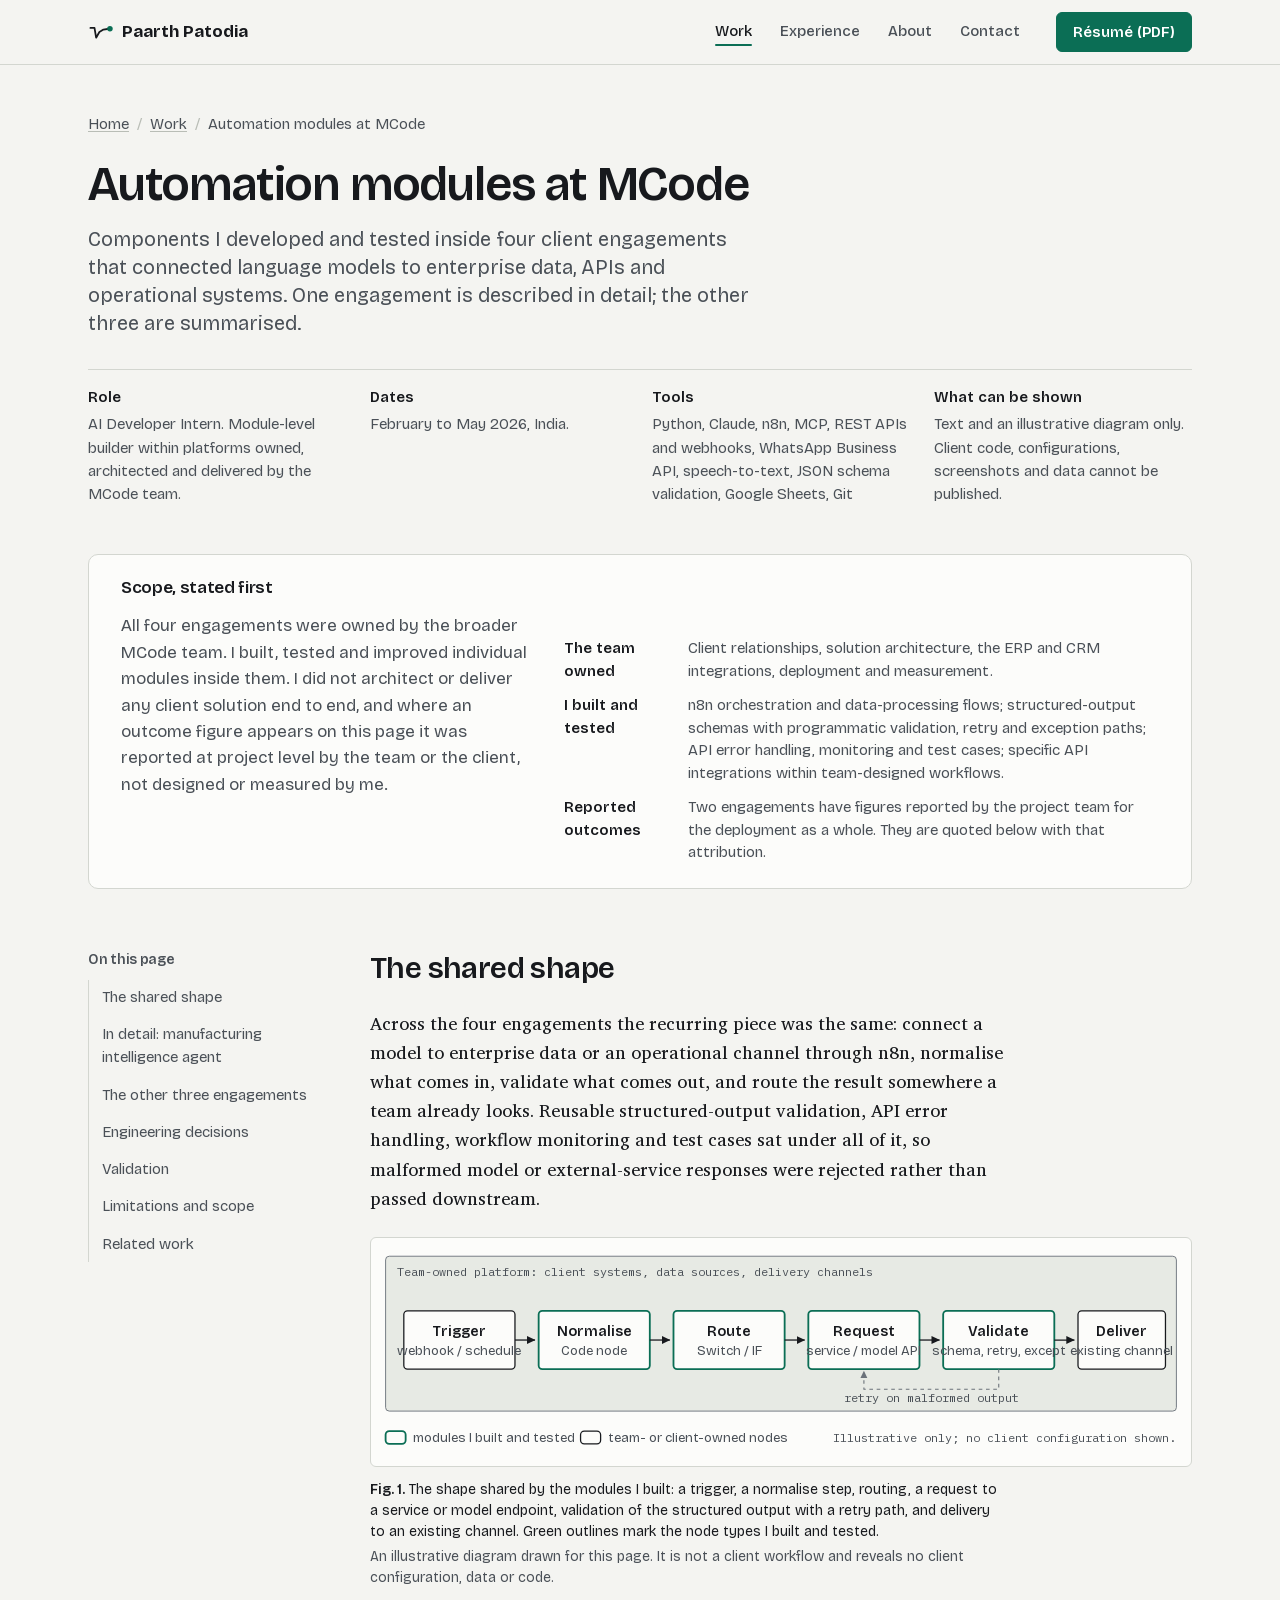
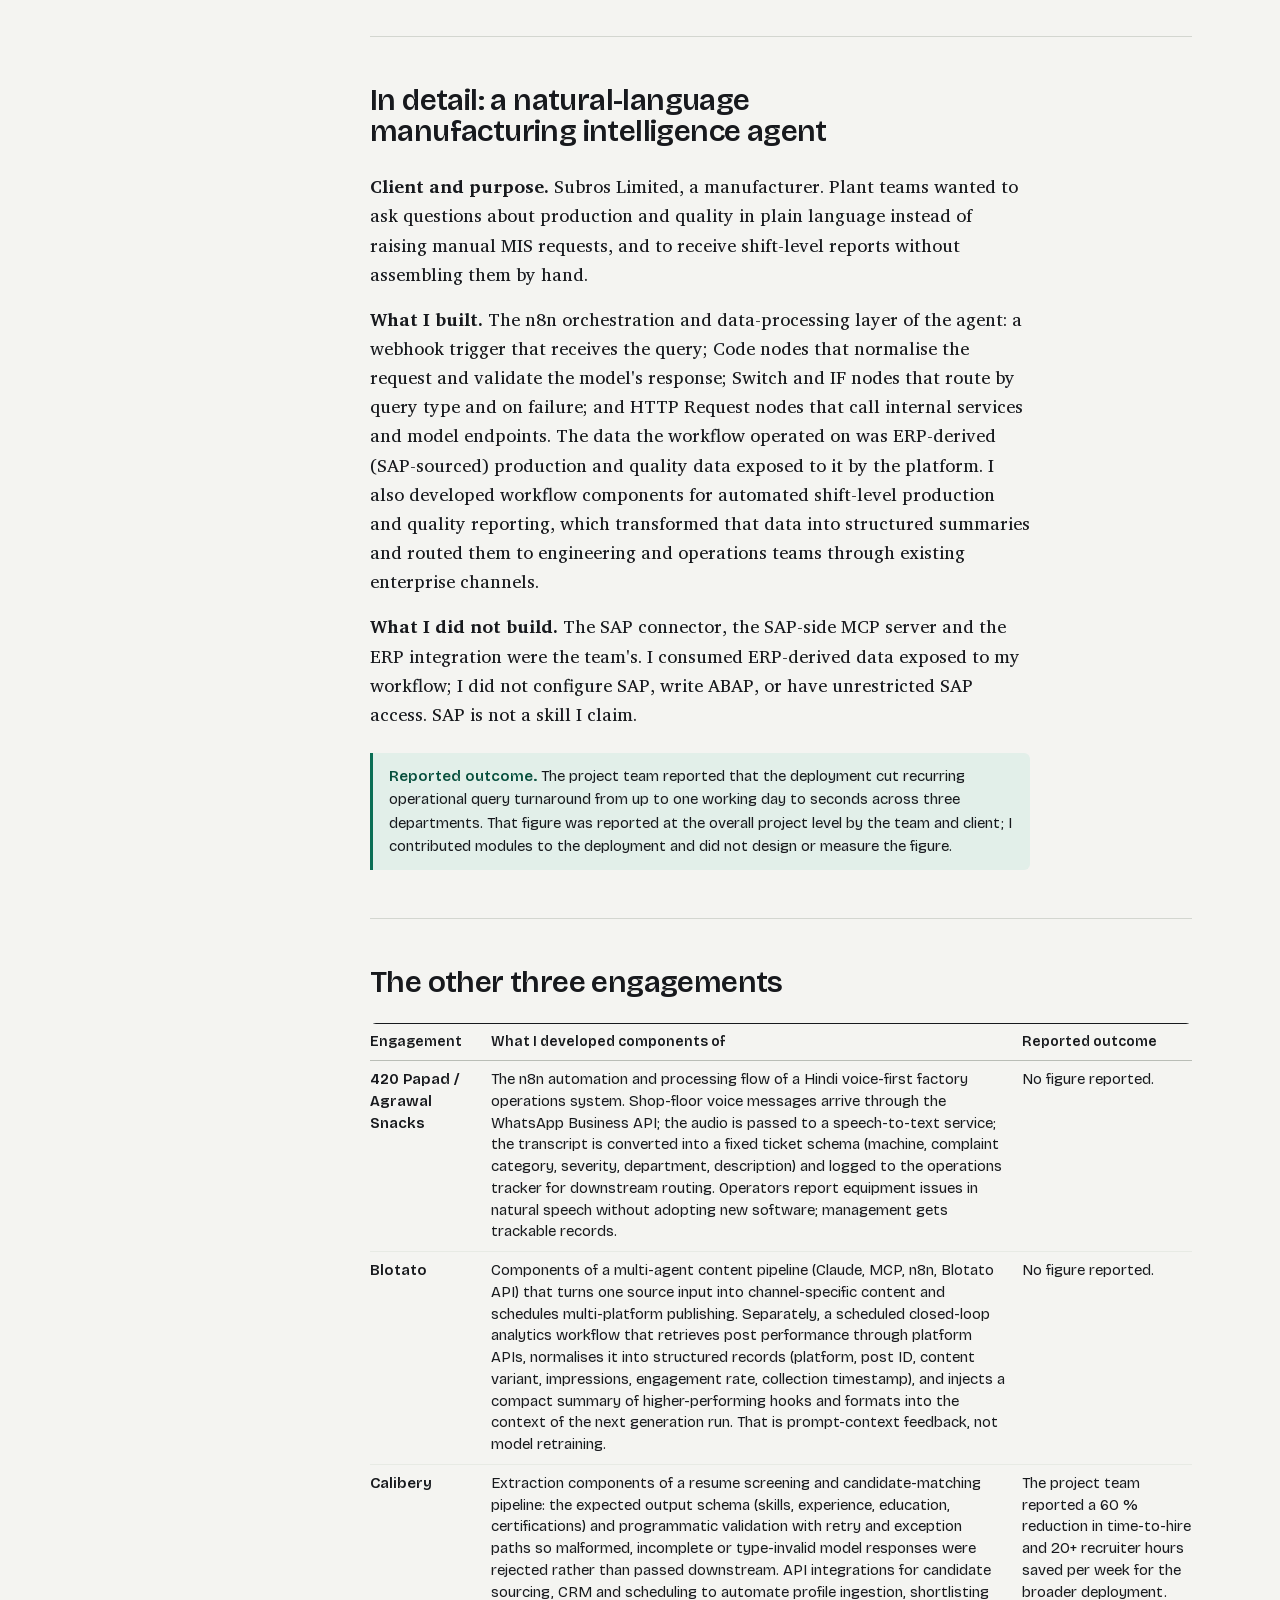
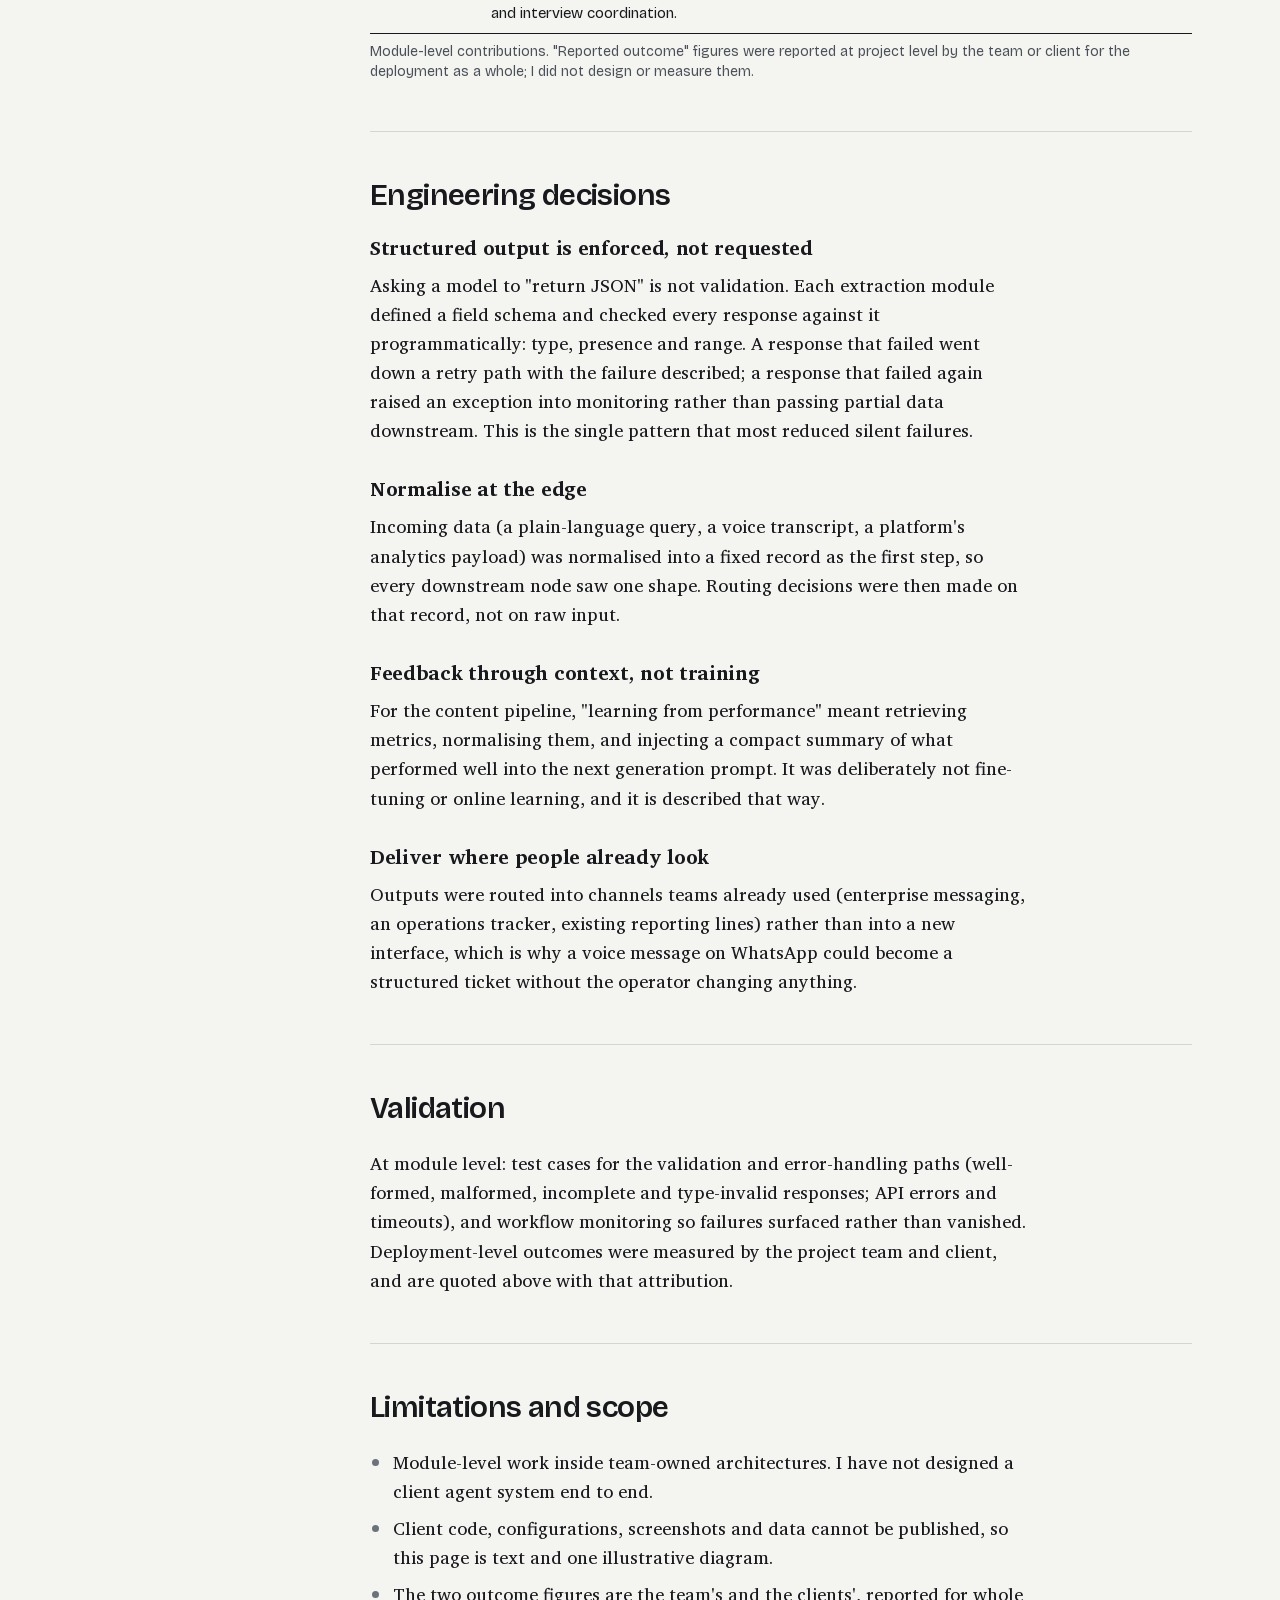
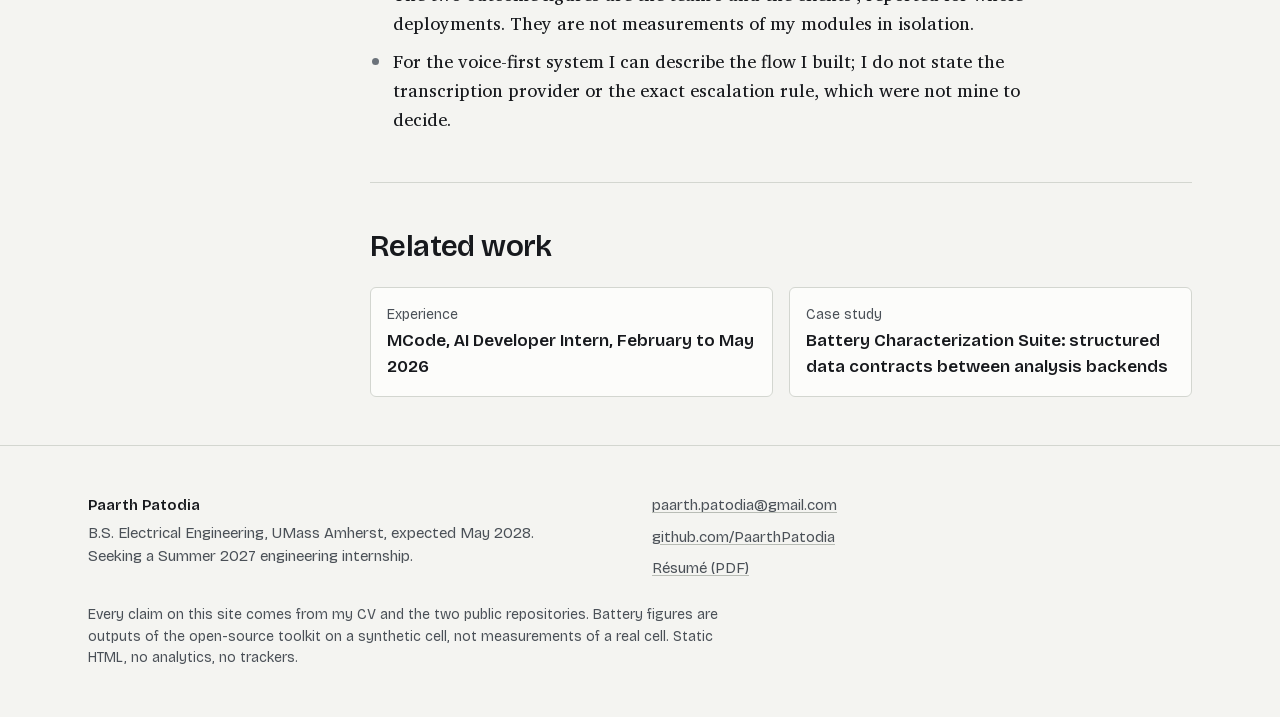
==== work/automation-modules-mcode/index.html @ 61fc6258 "Redesign: multi-page portfolio with case studies, top-bar navigation, real tool evidence - Homepage:" ====
<!doctype html>
<html lang="en" class="no-js">
<head>
<meta charset="utf-8">
<meta name="viewport" content="width=device-width, initial-scale=1">
<title>Automation modules at MCode, a case study by Paarth Patodia</title>
<meta name="description" content="Modules developed and tested inside four client AI-automation engagements as an AI developer intern at MCode: n8n orchestration and data-processing flows, structured-output validation with retry and exception paths, and API integrations.">
<meta name="author" content="Paarth Patodia">
<meta name="theme-color" content="#F4F4F1">
<meta name="color-scheme" content="light">
<link rel="canonical" href="https://paarthpatodia.github.io/work/automation-modules-mcode/">
<meta property="og:type" content="article">
<meta property="og:site_name" content="Paarth Patodia">
<meta property="og:title" content="Automation modules at MCode">
<meta property="og:description" content="Modules developed and tested inside four client AI-automation engagements as an AI developer intern at MCode: n8n orchestration and data-processing flows, structured-output validation with retry and exception paths, and API integrations.">
<meta property="og:url" content="https://paarthpatodia.github.io/work/automation-modules-mcode/">
<meta property="og:image" content="https://paarthpatodia.github.io/assets/og-image.png">
<meta property="og:image:width" content="1200">
<meta property="og:image:height" content="630">
<meta property="og:image:alt" content="Paarth Patodia, electrical engineering student at UMass Amherst: battery analysis tools and embedded systems.">
<meta name="twitter:card" content="summary_large_image">
<link rel="icon" href="data:image/svg+xml,%3Csvg xmlns='http://www.w3.org/2000/svg' viewBox='0 0 32 32'%3E%3Crect width='32' height='32' rx='4' fill='%23F4F4F1'/%3E%3Cpath d='M4 11h5l2 12 4-7 5-3 6-1' fill='none' stroke='%2317191D' stroke-width='2.2' stroke-linejoin='round' stroke-linecap='round'/%3E%3Ccircle cx='26' cy='12' r='3.4' fill='%230B6E55'/%3E%3C/svg%3E">
<link rel="preload" href="../../assets/fonts/bricolage-grotesque-200-800-normal-latin.woff2" as="font" type="font/woff2" crossorigin>
<link rel="preload" href="../../assets/fonts/ibm-plex-mono-400-normal-latin.woff2" as="font" type="font/woff2" crossorigin>
<link rel="stylesheet" href="../../css/site.css">
<script>document.documentElement.className = document.documentElement.className.replace('no-js', 'js');</script>

</head>
<body>
<svg width="0" height="0" style="position:absolute" aria-hidden="true" focusable="false">
  <defs>
    <pattern id="hatch" patternUnits="userSpaceOnUse" width="6" height="6" patternTransform="rotate(45)">
      <line x1="0" y1="0" x2="0" y2="6" stroke="#B9BDB6" stroke-width="1"/>
    </pattern>
    <marker id="arrowhead" viewBox="0 0 10 10" refX="9" refY="5" markerWidth="7" markerHeight="7" orient="auto-start-reverse">
      <path d="M0 0.5 L9.5 5 L0 9.5 z" fill="#17191D"/>
    </marker>
    <marker id="arrowhead-soft" viewBox="0 0 10 10" refX="9" refY="5" markerWidth="7" markerHeight="7" orient="auto-start-reverse">
      <path d="M0 0.5 L9.5 5 L0 9.5 z" fill="#6B727A"/>
    </marker>
  </defs>
</svg>
<a class="skip" href="#main">Skip to content</a>
<header class="topbar">
  <div class="topbar-inner">
    <a class="brand" href="../../" aria-label="Paarth Patodia, home">
      <svg class="brand-mark" viewBox="0 0 32 32" width="26" height="26" aria-hidden="true" focusable="false"><path d="M3 11h5l2 12 4-7 5-3 7-1" fill="none" stroke="currentColor" stroke-width="2.2" stroke-linejoin="round" stroke-linecap="round"/><circle cx="27" cy="12" r="3.4" fill="#0B6E55"/></svg>
      <span>Paarth Patodia</span>
    </a>
    <button class="menu-toggle" type="button" aria-expanded="false" aria-controls="site-menu" hidden>
      <span class="menu-toggle-icon" aria-hidden="true"><i></i><i></i><i></i></span>
      <span class="menu-toggle-label">Menu</span>
    </button>
    <nav id="site-menu" class="menu" aria-label="Site">
      <ul class="menu-list" role="list">
        <li><a href="../../#work" aria-current="page">Work</a></li>
        <li><a href="../../#experience">Experience</a></li>
        <li><a href="../../#about">About</a></li>
        <li><a href="../../#contact">Contact</a></li>
      </ul>
      <a class="btn btn-primary btn-small menu-resume" href="../../assets/Paarth_Patodia_Resume.pdf" download>Résumé (PDF)</a>
    </nav>
  </div>
</header>


<main id="main">

<header class="case-head container">
  <ol class="crumbs" role="list"><li><a href="../../">Home</a></li><li><a href="../../#work">Work</a></li><li>Automation modules at MCode</li></ol>
  <h1>Automation modules at MCode</h1>
  <p class="standfirst">Components I developed and tested inside four client engagements that connected language models to enterprise data, APIs and operational systems. One engagement is described in detail; the other three are summarised.</p>
  <dl class="case-meta">
    <div><dt>Role</dt><dd>AI Developer Intern. Module-level builder within platforms owned, architected and delivered by the MCode team.</dd></div>
    <div><dt>Dates</dt><dd>February to May 2026, India.</dd></div>
    <div><dt>Tools</dt><dd>Python, Claude, n8n, MCP, REST APIs and webhooks, WhatsApp Business API, speech-to-text, JSON schema validation, Google Sheets, Git</dd></div>
    <div><dt>What can be shown</dt><dd>Text and an illustrative diagram only. Client code, configurations, screenshots and data cannot be published.</dd></div>
  </dl>
</header>

<div class="container">
  <section class="key-result" aria-labelledby="kr-h">
    <h2 id="kr-h">Scope, stated first</h2>
    <div class="kr-text">
      <p>All four engagements were owned by the broader MCode team. I built, tested and improved individual modules inside them. I did not architect or deliver any client solution end to end, and where an outcome figure appears on this page it was reported at project level by the team or the client, not designed or measured by me.</p>
    </div>
    <div class="kr-table">
      <dl class="work-facts">
        <div><dt>The team owned</dt><dd>Client relationships, solution architecture, the ERP and CRM integrations, deployment and measurement.</dd></div>
        <div><dt>I built and tested</dt><dd>n8n orchestration and data-processing flows; structured-output schemas with programmatic validation, retry and exception paths; API error handling, monitoring and test cases; specific API integrations within team-designed workflows.</dd></div>
        <div><dt>Reported outcomes</dt><dd>Two engagements have figures reported by the project team for the deployment as a whole. They are quoted below with that attribution.</dd></div>
      </dl>
    </div>
  </section>
</div>

<div class="container case-body">
  <nav class="case-toc" aria-label="On this page">
    <h2>On this page</h2>
    <ol role="list">
      <li><a href="#shape">The shared shape</a></li>
      <li><a href="#subros">In detail: manufacturing intelligence agent</a></li>
      <li><a href="#others">The other three engagements</a></li>
      <li><a href="#decisions">Engineering decisions</a></li>
      <li><a href="#validation">Validation</a></li>
      <li><a href="#limits">Limitations and scope</a></li>
      <li><a href="#links">Related work</a></li>
    </ol>
  </nav>

  <div class="case-main">

    <section id="shape" class="case-section" aria-labelledby="shape-h">
      <h2 id="shape-h">The shared shape</h2>
      <div class="prose">
        <p>Across the four engagements the recurring piece was the same: connect a model to enterprise data or an operational channel through n8n, normalise what comes in, validate what comes out, and route the result somewhere a team already looks. Reusable structured-output validation, API error handling, workflow monitoring and test cases sat under all of it, so malformed model or external-service responses were rejected rather than passed downstream.</p>
      </div>
      <figure class="figure">
        <svg class="diagram diagram-flow" viewBox="0 0 900 250" role="img" aria-labelledby="wf-title wf-desc" xmlns="http://www.w3.org/2000/svg">
<title id="wf-title">Illustrative shape of the workflow modules I built at MCode</title>
<desc id="wf-desc">A left-to-right chain of nodes: a trigger (webhook or schedule) receives an input; a normalise step cleans it into a fixed record; a route step branches by query type or failure; an HTTP request step calls an internal service or a model endpoint; a validate step checks the structured output against a schema and retries or raises an exception on failure; a deliver step routes the result to an existing channel. My modules are outlined in green; the surrounding platform, owned by the team, is shown as a soft background. This is an illustrative shape, not a client configuration.</desc>
<rect class="box-soft" x="16" y="20" width="868" height="170"/>
<text class="tag" x="28" y="42">Team-owned platform: client systems, data sources, delivery channels</text>
<!-- nodes -->
<rect class="box" x="36" y="80" width="122" height="64"/>
<text class="lbl" x="97" y="108" text-anchor="middle">Trigger</text>
<text class="sub" x="97" y="128" text-anchor="middle">webhook / schedule</text>
<path class="arrow" d="M158 112 H180"/>
<rect class="box box-mine" x="184" y="80" width="122" height="64"/>
<text class="lbl" x="245" y="108" text-anchor="middle">Normalise</text>
<text class="sub" x="245" y="128" text-anchor="middle">Code node</text>
<path class="arrow" d="M306 112 H328"/>
<rect class="box box-mine" x="332" y="80" width="122" height="64"/>
<text class="lbl" x="393" y="108" text-anchor="middle">Route</text>
<text class="sub" x="393" y="128" text-anchor="middle">Switch / IF</text>
<path class="arrow" d="M454 112 H476"/>
<rect class="box box-mine" x="480" y="80" width="122" height="64"/>
<text class="lbl" x="541" y="108" text-anchor="middle">Request</text>
<text class="sub" x="541" y="128" text-anchor="middle">service / model API</text>
<path class="arrow" d="M602 112 H624"/>
<rect class="box box-mine" x="628" y="80" width="122" height="64"/>
<text class="lbl" x="689" y="108" text-anchor="middle">Validate</text>
<text class="sub" x="689" y="128" text-anchor="middle">schema, retry, except</text>
<path class="arrow" d="M750 112 H772"/>
<rect class="box" x="776" y="80" width="96" height="64"/>
<text class="lbl" x="824" y="108" text-anchor="middle">Deliver</text>
<text class="sub" x="824" y="128" text-anchor="middle">existing channel</text>
<!-- retry loop -->
<path class="arrow-soft" d="M689 144 V166 H541 V146"/>
<text class="tag" x="615" y="180" text-anchor="middle">retry on malformed output</text>
<!-- legend -->
<rect class="box box-mine" x="16" y="212" width="22" height="14"/>
<text class="sub" x="46" y="224">modules I built and tested</text>
<rect class="box" x="230" y="212" width="22" height="14"/>
<text class="sub" x="260" y="224">team- or client-owned nodes</text>
<text class="tag" x="884" y="224" text-anchor="end">Illustrative only; no client configuration shown.</text>
</svg>
        <figcaption class="caption"><span class="fignum">Fig. 1.</span> <span class="what">The shape shared by the modules I built: a trigger, a normalise step, routing, a request to a service or model endpoint, validation of the structured output with a retry path, and delivery to an existing channel. Green outlines mark the node types I built and tested.</span> <span class="conditions">An illustrative diagram drawn for this page. It is not a client workflow and reveals no client configuration, data or code.</span></figcaption>
      </figure>
    </section>

    <section id="subros" class="case-section" aria-labelledby="subros-h">
      <h2 id="subros-h">In detail: a natural-language manufacturing intelligence agent</h2>
      <div class="prose">
        <p><strong>Client and purpose.</strong> Subros Limited, a manufacturer. Plant teams wanted to ask questions about production and quality in plain language instead of raising manual MIS requests, and to receive shift-level reports without assembling them by hand.</p>
        <p><strong>What I built.</strong> The n8n orchestration and data-processing layer of the agent: a webhook trigger that receives the query; Code nodes that normalise the request and validate the model's response; Switch and IF nodes that route by query type and on failure; and HTTP Request nodes that call internal services and model endpoints. The data the workflow operated on was ERP-derived (SAP-sourced) production and quality data exposed to it by the platform. I also developed workflow components for automated shift-level production and quality reporting, which transformed that data into structured summaries and routed them to engineering and operations teams through existing enterprise channels.</p>
        <p><strong>What I did not build.</strong> The SAP connector, the SAP-side MCP server and the ERP integration were the team's. I consumed ERP-derived data exposed to my workflow; I did not configure SAP, write ABAP, or have unrestricted SAP access. SAP is not a skill I claim.</p>
      </div>
      <p class="callout"><strong>Reported outcome.</strong> The project team reported that the deployment cut recurring operational query turnaround from up to one working day to seconds across three departments. That figure was reported at the overall project level by the team and client; I contributed modules to the deployment and did not design or measure the figure.</p>
    </section>

    <section id="others" class="case-section" aria-labelledby="others-h">
      <h2 id="others-h">The other three engagements</h2>
      <div class="tbl-scroll">
        <table class="tbl">
          <caption>Module-level contributions. "Reported outcome" figures were reported at project level by the team or client for the deployment as a whole; I did not design or measure them.</caption>
          <thead><tr><th scope="col">Engagement</th><th scope="col">What I developed components of</th><th scope="col">Reported outcome</th></tr></thead>
          <tbody>
            <tr>
              <td class="rowhead">420 Papad / Agrawal Snacks</td>
              <td>The n8n automation and processing flow of a Hindi voice-first factory operations system. Shop-floor voice messages arrive through the WhatsApp Business API; the audio is passed to a speech-to-text service; the transcript is converted into a fixed ticket schema (machine, complaint category, severity, department, description) and logged to the operations tracker for downstream routing. Operators report equipment issues in natural speech without adopting new software; management gets trackable records.</td>
              <td>No figure reported.</td>
            </tr>
            <tr>
              <td class="rowhead">Blotato</td>
              <td>Components of a multi-agent content pipeline (Claude, MCP, n8n, Blotato API) that turns one source input into channel-specific content and schedules multi-platform publishing. Separately, a scheduled closed-loop analytics workflow that retrieves post performance through platform APIs, normalises it into structured records (platform, post ID, content variant, impressions, engagement rate, collection timestamp), and injects a compact summary of higher-performing hooks and formats into the context of the next generation run. That is prompt-context feedback, not model retraining.</td>
              <td>No figure reported.</td>
            </tr>
            <tr>
              <td class="rowhead">Calibery</td>
              <td>Extraction components of a resume screening and candidate-matching pipeline: the expected output schema (skills, experience, education, certifications) and programmatic validation with retry and exception paths so malformed, incomplete or type-invalid model responses were rejected rather than passed downstream. API integrations for candidate sourcing, CRM and scheduling to automate profile ingestion, shortlisting and interview coordination.</td>
              <td>The project team reported a 60 % reduction in time-to-hire and 20+ recruiter hours saved per week for the broader deployment.</td>
            </tr>
          </tbody>
        </table>
      </div>
    </section>

    <section id="decisions" class="case-section" aria-labelledby="decisions-h">
      <h2 id="decisions-h">Engineering decisions</h2>
      <div class="prose">
        <h3>Structured output is enforced, not requested</h3>
        <p>Asking a model to "return JSON" is not validation. Each extraction module defined a field schema and checked every response against it programmatically: type, presence and range. A response that failed went down a retry path with the failure described; a response that failed again raised an exception into monitoring rather than passing partial data downstream. This is the single pattern that most reduced silent failures.</p>
        <h3>Normalise at the edge</h3>
        <p>Incoming data (a plain-language query, a voice transcript, a platform's analytics payload) was normalised into a fixed record as the first step, so every downstream node saw one shape. Routing decisions were then made on that record, not on raw input.</p>
        <h3>Feedback through context, not training</h3>
        <p>For the content pipeline, "learning from performance" meant retrieving metrics, normalising them, and injecting a compact summary of what performed well into the next generation prompt. It was deliberately not fine-tuning or online learning, and it is described that way.</p>
        <h3>Deliver where people already look</h3>
        <p>Outputs were routed into channels teams already used (enterprise messaging, an operations tracker, existing reporting lines) rather than into a new interface, which is why a voice message on WhatsApp could become a structured ticket without the operator changing anything.</p>
      </div>
    </section>

    <section id="validation" class="case-section" aria-labelledby="validation-h">
      <h2 id="validation-h">Validation</h2>
      <div class="prose">
        <p>At module level: test cases for the validation and error-handling paths (well-formed, malformed, incomplete and type-invalid responses; API errors and timeouts), and workflow monitoring so failures surfaced rather than vanished. Deployment-level outcomes were measured by the project team and client, and are quoted above with that attribution.</p>
      </div>
    </section>

    <section id="limits" class="case-section" aria-labelledby="limits-h">
      <h2 id="limits-h">Limitations and scope</h2>
      <div class="prose">
        <ul>
          <li>Module-level work inside team-owned architectures. I have not designed a client agent system end to end.</li>
          <li>Client code, configurations, screenshots and data cannot be published, so this page is text and one illustrative diagram.</li>
          <li>The two outcome figures are the team's and the clients', reported for whole deployments. They are not measurements of my modules in isolation.</li>
          <li>For the voice-first system I can describe the flow I built; I do not state the transcription provider or the exact escalation rule, which were not mine to decide.</li>
        </ul>
      </div>
    </section>

    <section id="links" class="case-section" aria-labelledby="links-h">
      <h2 id="links-h">Related work</h2>
      <ul class="related" role="list">
        <li><a href="../../#experience"><span class="kind">Experience</span><span class="name">MCode, AI Developer Intern, February to May 2026</span></a></li>
        <li><a href="../../work/battery-characterization-suite/"><span class="kind">Case study</span><span class="name">Battery Characterization Suite: structured data contracts between analysis backends</span></a></li>
      </ul>
    </section>

  </div>
</div>

</main>
<footer class="site-footer">
  <div class="container footer-inner">
    <div class="footer-col">
      <p class="footer-name">Paarth Patodia</p>
      <p class="footer-line">B.S. Electrical Engineering, UMass Amherst, expected May 2028. Seeking a Summer 2027 engineering internship.</p>
    </div>
    <ul class="footer-links" role="list">
      <li><a href="mailto:paarth.patodia@gmail.com">paarth.patodia@gmail.com</a></li>
      <li><a href="https://github.com/PaarthPatodia" rel="me">github.com/PaarthPatodia</a></li>
      <li><a href="../../assets/Paarth_Patodia_Resume.pdf" download>Résumé (PDF)</a></li>
    </ul>
    <p class="footer-note">Every claim on this site comes from my CV and the two public repositories. Battery figures are outputs of the open-source toolkit on a synthetic cell, not measurements of a real cell. Static HTML, no analytics, no trackers.</p>
  </div>
</footer>
<script src="../../js/site.js" defer></script>

</body>
</html>
---- css/site.css ----
/* ==========================================================================
   Paarth Patodia — portfolio
   Order: faces → tokens → base → top bar → buttons → hero → work → experience
          → about → contact → footer → case-study pages → figures & tables
          → ECM demo → motion → responsive → print
   Root is 17px (html font-size 106.25%) so every rem below is exact.
   ========================================================================== */

/* ---------- Faces (self-hosted, latin subsets) ---------- */
@font-face { font-family: 'Bricolage Grotesque'; font-style: normal; font-weight: 200 800; font-stretch: 75% 100%; font-display: swap; src: url('../assets/fonts/bricolage-grotesque-200-800-normal-latin.woff2') format('woff2'); }
@font-face { font-family: 'Charis SIL'; font-style: normal; font-weight: 400; font-display: swap; src: url('../assets/fonts/charis-sil-400-normal-latin.woff2') format('woff2'); }
@font-face { font-family: 'Charis SIL'; font-style: italic; font-weight: 400; font-display: swap; src: url('../assets/fonts/charis-sil-400-italic-latin.woff2') format('woff2'); }
@font-face { font-family: 'Charis SIL'; font-style: normal; font-weight: 700; font-display: swap; src: url('../assets/fonts/charis-sil-700-normal-latin.woff2') format('woff2'); }
@font-face { font-family: 'Charis SIL'; font-style: italic; font-weight: 700; font-display: swap; src: url('../assets/fonts/charis-sil-700-italic-latin.woff2') format('woff2'); }
@font-face { font-family: 'IBM Plex Mono'; font-style: normal; font-weight: 400; font-display: swap; src: url('../assets/fonts/ibm-plex-mono-400-normal-latin.woff2') format('woff2'); }
@font-face { font-family: 'IBM Plex Mono'; font-style: normal; font-weight: 500; font-display: swap; src: url('../assets/fonts/ibm-plex-mono-500-normal-latin.woff2') format('woff2'); }

/* ---------- Tokens ---------- */
:root {
  color-scheme: light;

  /* colour: cool paper, one ink, one accent (the toolkit's end-of-rest OCV green, darkened to AA) */
  --paper: #F4F4F1;
  --panel: #FCFCFA;
  --ink: #17191D;
  --ink-2: #4A5057;      /* 7.6:1 on paper */
  --ink-3: #6B727A;      /* 4.9:1 on paper: axis text, large only */
  --rule: #D3D6D0;
  --rule-strong: #B9BDB6;
  --band: #E7EAE4;
  --accent: #0B6E55;     /* 5.6:1 on paper */
  --accent-deep: #08503E;
  --accent-tint: #E2EFE9;
  --focus: #0B6E55;

  /* type: one sans for the interface, a serif only for long case-study prose, mono for data */
  --sans: 'Bricolage Grotesque', 'Helvetica Neue', Arial, sans-serif;
  --serif: 'Charis SIL', Charter, 'Bitstream Charter', Georgia, serif;
  --mono: 'IBM Plex Mono', ui-monospace, 'SF Mono', Menlo, Consolas, monospace;

  /* scale (px at 17px root): 14, 15, 17, 20, 24, 30, 38, 48 */
  --t-14: 0.8235rem;
  --t-15: 0.8824rem;
  --t-17: 1rem;
  --t-20: 1.1765rem;
  --t-24: 1.4118rem;
  --t-30: 1.7647rem;
  --t-38: 2.2353rem;
  --t-48: 2.8235rem;

  /* spacing, 4px base */
  --sp-1: 4px; --sp-2: 8px; --sp-3: 12px; --sp-4: 16px; --sp-5: 24px; --sp-6: 32px;
  --sp-7: 48px; --sp-8: 64px; --sp-9: 96px; --sp-10: 128px;

  --radius: 6px;
  --radius-lg: 10px;
  --ease: cubic-bezier(0.16, 1, 0.3, 1);   /* RC relaxation: fast start, exponential settle */
  --ease-step: cubic-bezier(0.85, 0, 0.15, 1);

  --content: 1200px;
  --measure: 66ch;
  --gutter: 24px;
  --margin: 48px;
  --bar-h: 64px;
}

/* ---------- Base ---------- */
*, *::before, *::after { box-sizing: border-box; }
html {
  font-size: 106.25%;                 /* 17px root: the rem tokens above are exact */
  background: var(--paper);
  scroll-behavior: smooth;
  scroll-padding-top: calc(var(--bar-h) + 16px);
  -webkit-text-size-adjust: 100%;
  overflow-x: hidden;
}
body {
  margin: 0;
  font-family: var(--sans);
  font-size: var(--t-17);
  line-height: 1.55;
  color: var(--ink);
  background: var(--paper);
  text-rendering: optimizeLegibility;
  font-kerning: normal;
  -webkit-font-smoothing: antialiased;
  overflow-x: clip;
}
::selection { background: var(--accent); color: var(--panel); }
img, svg { max-width: 100%; height: auto; }
img { display: block; }
p, ul, ol, dl, table, figure, blockquote, pre { margin: 0; }
ul, ol { padding: 0; }
h1, h2, h3, h4 { margin: 0; font-weight: 600; letter-spacing: -0.015em; line-height: 1.15; text-wrap: balance; }
h1 { font-size: var(--t-48); letter-spacing: -0.025em; line-height: 1.02; }
h2 { font-size: var(--t-38); letter-spacing: -0.02em; line-height: 1.06; }
h3 { font-size: var(--t-24); }
h4 { font-size: var(--t-17); }
p { text-wrap: pretty; }
strong, b { font-weight: 600; }
code, kbd { font-family: var(--mono); font-size: 0.88em; }
sub, sup { line-height: 0; font-size: 0.75em; }
abbr[title] { text-decoration: none; }
hr { border: 0; border-top: 1px solid var(--rule); margin: 0; }
[hidden] { display: none !important; }
a { color: inherit; text-decoration: underline; text-decoration-thickness: 1px; text-underline-offset: 0.16em; text-decoration-color: var(--rule-strong); transition: color 160ms var(--ease-step), text-decoration-color 160ms var(--ease-step); }
a:hover { color: var(--accent-deep); text-decoration-color: currentColor; }
:focus-visible { outline: 2px solid var(--focus); outline-offset: 3px; border-radius: 2px; }
.skip {
  position: absolute; left: var(--sp-3); top: var(--sp-3); z-index: 100;
  padding: var(--sp-2) var(--sp-3); background: var(--ink); color: var(--panel); border-radius: var(--radius);
  transform: translateY(-200%); transition: transform 160ms var(--ease-step);
}
.skip:focus { transform: none; }
.visually-hidden { position: absolute !important; width: 1px; height: 1px; padding: 0; margin: -1px; overflow: hidden; clip: rect(0 0 0 0); white-space: nowrap; border: 0; }

.container { max-width: var(--content); margin: 0 auto; padding-left: var(--margin); padding-right: var(--margin); }
.muted { color: var(--ink-2); }
.small { font-size: var(--t-15); line-height: 1.5; }
.mono, .num { font-family: var(--mono); font-variant-numeric: tabular-nums; }
.measure { max-width: var(--measure); }

/* ---------- Top bar ---------- */
.topbar {
  position: sticky; top: 0; z-index: 30;
  background: color-mix(in srgb, var(--paper) 94%, transparent);
  -webkit-backdrop-filter: blur(8px); backdrop-filter: blur(8px);
  border-bottom: 1px solid var(--rule);
}
@supports not (background: color-mix(in srgb, red 50%, blue)) { .topbar { background: var(--paper); } }
.topbar-inner {
  max-width: var(--content); margin: 0 auto; padding: 0 var(--margin);
  min-height: var(--bar-h); display: flex; align-items: center; gap: var(--sp-5);
}
.brand { display: inline-flex; align-items: center; gap: var(--sp-2); font-weight: 700; font-size: var(--t-17); text-decoration: none; margin-right: auto; white-space: nowrap; color: var(--ink); }
.brand:hover { color: var(--ink); }
.brand-mark { flex: none; }
.menu { display: flex; align-items: center; gap: var(--sp-5); }
.menu-list { display: flex; gap: var(--sp-1); list-style: none; }
.menu-list a {
  display: inline-flex; align-items: center; min-height: 44px; padding: 0 var(--sp-3);
  font-size: var(--t-15); font-weight: 500; color: var(--ink-2); text-decoration: none; border-radius: var(--radius);
  position: relative;
}
.menu-list a:hover { color: var(--ink); background: var(--band); }
.menu-list a[aria-current]::after { content: ''; position: absolute; left: var(--sp-3); right: var(--sp-3); bottom: 8px; height: 2px; background: var(--accent); border-radius: 1px; }
.menu-list a[aria-current] { color: var(--ink); }
.menu-toggle {
  display: inline-flex; align-items: center; gap: var(--sp-2);
  min-height: 44px; min-width: 44px; padding: 0 var(--sp-3);
  font: inherit; font-size: var(--t-15); font-weight: 600; color: var(--ink);
  background: none; border: 1px solid var(--rule-strong); border-radius: var(--radius); cursor: pointer;
}
.menu-toggle-icon { display: inline-grid; gap: 4px; width: 16px; }
.menu-toggle-icon i { display: block; height: 2px; background: currentColor; border-radius: 1px; transition: transform 200ms var(--ease), opacity 200ms var(--ease); }
.menu-toggle[aria-expanded="true"] .menu-toggle-icon i:nth-child(1) { transform: translateY(6px) rotate(45deg); }
.menu-toggle[aria-expanded="true"] .menu-toggle-icon i:nth-child(2) { opacity: 0; }
.menu-toggle[aria-expanded="true"] .menu-toggle-icon i:nth-child(3) { transform: translateY(-6px) rotate(-45deg); }

/* ---------- Buttons ---------- */
.btn {
  display: inline-flex; align-items: center; justify-content: center; gap: var(--sp-2);
  min-height: 48px; padding: 0 var(--sp-5);
  font: inherit; font-weight: 600; font-size: var(--t-17); line-height: 1.2;
  text-decoration: none; border-radius: var(--radius); border: 1px solid transparent; cursor: pointer;
  transition: background-color 160ms var(--ease-step), color 160ms var(--ease-step), border-color 160ms var(--ease-step), transform 120ms var(--ease-step);
}
.btn:active { transform: translateY(1px); }
.btn-primary { background: var(--accent); color: #fff; border-color: var(--accent); }
.btn-primary:hover { background: var(--accent-deep); border-color: var(--accent-deep); color: #fff; }
.btn-secondary { background: transparent; color: var(--ink); border-color: var(--rule-strong); }
.btn-secondary:hover { background: var(--band); color: var(--ink); border-color: var(--ink-3); }
.btn-small { min-height: 40px; padding: 0 var(--sp-4); font-size: var(--t-15); }
.btn svg { flex: none; }
.text-link { font-weight: 600; text-decoration-color: currentColor; }

/* ---------- Hero ---------- */
.hero { padding-top: var(--sp-8); padding-bottom: var(--sp-6); }
.hero-grid { display: grid; grid-template-columns: repeat(12, minmax(0, 1fr)); column-gap: var(--gutter); row-gap: var(--sp-7); align-items: center; }
.hero-copy { grid-column: 1 / span 5; }
.hero-fig-wrap { grid-column: 6 / span 7; }
.hero-kicker { font-size: var(--t-15); color: var(--ink-2); margin-bottom: var(--sp-3); }
.hero h1 { font-size: clamp(2rem, 1.2rem + 2.2vw, 2.9rem); font-weight: 700; }
.hero .focus { margin-top: var(--sp-4); font-size: clamp(var(--t-20), 1rem + 0.7vw, var(--t-24)); font-weight: 500; line-height: 1.3; letter-spacing: -0.012em; max-width: 24em; }
.hero .intro { margin-top: var(--sp-4); font-size: var(--t-17); color: var(--ink-2); max-width: 34em; }
.hero .intro a { color: var(--ink); }
.availability { display: inline-flex; align-items: center; gap: var(--sp-2); margin-top: var(--sp-5); font-weight: 600; font-size: var(--t-15); color: var(--accent-deep); }
.availability::before { content: ''; width: 8px; height: 8px; border-radius: 50%; background: var(--accent); flex: none; }
.hero-actions { display: flex; flex-wrap: wrap; gap: var(--sp-3); margin-top: var(--sp-5); align-items: center; }
.hero-actions .text-link { margin-left: var(--sp-2); }

.hero-fig-wrap figure { margin: 0; }
.hero-fig { display: block; width: 100%; height: auto; background: var(--panel); border: 1px solid var(--rule); border-radius: var(--radius-lg); }
.hero-fig .tick { font-size: 17px; }
.hero-fig .axlabel { display: none; }
.hero-fig-wrap .caption { margin-top: var(--sp-3); }

/* ---------- Section frame ---------- */
.section { padding-top: var(--sp-9); }
.section:last-of-type { padding-bottom: var(--sp-9); }
.section-head { display: grid; grid-template-columns: repeat(12, minmax(0, 1fr)); column-gap: var(--gutter); align-items: end; margin-bottom: var(--sp-7); padding-bottom: var(--sp-4); border-bottom: 1px solid var(--rule); }
.section-head h2 { grid-column: 1 / span 6; }
.section-head .note { grid-column: 7 / span 6; font-size: var(--t-17); color: var(--ink-2); max-width: 36em; }

/* ---------- Selected work ---------- */
.work-list { display: grid; gap: var(--sp-7); }
.work-item {
  display: grid; grid-template-columns: repeat(12, minmax(0, 1fr)); column-gap: var(--gutter); row-gap: var(--sp-5);
  padding: var(--sp-6); background: var(--panel); border: 1px solid var(--rule); border-radius: var(--radius-lg);
}
.work-item .work-visual { grid-column: 7 / span 6; align-self: start; }
.work-item .work-copy { grid-column: 1 / span 6; }
.work-item--featured .work-visual { grid-column: 6 / span 7; }
.work-item--featured .work-copy { grid-column: 1 / span 5; }
.work-row { display: grid; grid-template-columns: repeat(2, minmax(0, 1fr)); gap: var(--sp-5); }
.work-row .work-item { display: flex; flex-direction: column; gap: var(--sp-5); }
.work-row .work-item .work-visual { order: -1; }
.work-item--compact { grid-template-columns: repeat(12, minmax(0, 1fr)); }
.work-item--compact .work-copy { grid-column: 1 / span 7; }
.work-item--compact .work-visual { grid-column: 8 / span 5; }

.work-copy h3 { font-size: var(--t-24); }
.work-copy h3 a { text-decoration: none; }
.work-copy h3 a:hover { text-decoration: underline; text-decoration-color: currentColor; }
.work-item--featured .work-copy h3 { font-size: var(--t-30); }
.work-summary { margin-top: var(--sp-3); font-size: var(--t-17); color: var(--ink-2); max-width: 34em; }
.work-facts { margin-top: var(--sp-5); display: grid; gap: var(--sp-3); font-size: var(--t-15); line-height: 1.5; }
.work-facts div { display: grid; grid-template-columns: 7.5em 1fr; gap: var(--sp-3); align-items: baseline; }
.work-facts dt { font-weight: 600; color: var(--ink); }
.work-facts dd { margin: 0; color: var(--ink-2); }
.work-facts dd .num { color: var(--ink); }
.work-tags { margin-top: var(--sp-5); display: flex; flex-wrap: wrap; gap: var(--sp-2); list-style: none; font-size: var(--t-14); color: var(--ink-2); }
.work-tags li { padding: 2px 8px; border: 1px solid var(--rule); border-radius: 4px; background: var(--paper); }
.work-actions { margin-top: var(--sp-5); display: flex; flex-wrap: wrap; gap: var(--sp-3) var(--sp-4); align-items: center; }
.work-visual .fig, .work-visual img { display: block; width: 100%; height: auto; background: var(--paper); border: 1px solid var(--rule); border-radius: var(--radius); }
.work-visual .caption { margin-top: var(--sp-2); }
.work-visual .fig-ocv .tick { font-size: 22px; }
.work-visual .fig-ocv .axlabel { font-size: 22px; }

/* ---------- Experience ---------- */
.timeline { list-style: none; display: grid; }
.job { display: grid; grid-template-columns: repeat(12, minmax(0, 1fr)); column-gap: var(--gutter); row-gap: var(--sp-2); padding: var(--sp-5) 0; border-top: 1px solid var(--rule); position: relative; }
.job:last-child { border-bottom: 1px solid var(--rule); }
.job .when { grid-column: 1 / span 2; font-size: var(--t-15); color: var(--ink-2); font-variant-numeric: tabular-nums; padding-top: 3px; }
.job .who { grid-column: 3 / span 4; }
.job .who h3 { font-size: var(--t-20); line-height: 1.2; }
.job .who .role { display: block; margin-top: 2px; color: var(--ink-2); font-size: var(--t-15); }
.job .who .where { display: block; margin-top: 2px; color: var(--ink-3); font-size: var(--t-14); }
.job .what { grid-column: 7 / span 6; }
.job .what ul { list-style: none; max-width: 40em; }
.job .what li { position: relative; padding-left: var(--sp-4); }
.job .what li + li { margin-top: var(--sp-2); }
.job .what li::before { content: ''; position: absolute; left: 0; top: 0.72em; width: 7px; height: 1px; background: var(--ink); }
.job .xref { margin-top: var(--sp-3); font-size: var(--t-15); color: var(--ink-2); }

/* ---------- About & capabilities ---------- */
.about-grid { display: grid; grid-template-columns: repeat(12, minmax(0, 1fr)); column-gap: var(--gutter); row-gap: var(--sp-7); }
.about-intro { grid-column: 1 / span 5; }
.about-intro p + p { margin-top: var(--sp-4); }
.about-intro .edu { margin-top: var(--sp-6); padding-top: var(--sp-5); border-top: 1px solid var(--rule); }
.about-intro .edu h3 { font-size: var(--t-17); margin-bottom: var(--sp-3); }
.edu-facts { display: grid; grid-template-columns: max-content 1fr; gap: var(--sp-2) var(--sp-4); font-size: var(--t-15); }
.edu-facts dt { font-weight: 600; }
.edu-facts dd { margin: 0; color: var(--ink-2); }
.capabilities { grid-column: 7 / span 6; display: grid; gap: var(--sp-5); }
.capabilities > div { padding-top: var(--sp-4); border-top: 1px solid var(--rule); }
.capabilities dt { font-weight: 600; font-size: var(--t-17); }
.capabilities dd { margin: var(--sp-1) 0 0; color: var(--ink-2); font-size: var(--t-15); line-height: 1.55; }
.capabilities dd a { color: var(--ink); }

/* ---------- Contact ---------- */
.contact { padding-bottom: var(--sp-9); }
.contact-grid { display: grid; grid-template-columns: repeat(12, minmax(0, 1fr)); column-gap: var(--gutter); row-gap: var(--sp-6); align-items: start; }
.contact-copy { grid-column: 1 / span 6; }
.contact-copy p { margin-top: var(--sp-3); color: var(--ink-2); max-width: 32em; }
.contact-links { grid-column: 8 / span 5; list-style: none; display: grid; gap: var(--sp-3); }
.contact-links a {
  display: grid; grid-template-columns: 24px 1fr; gap: var(--sp-3); align-items: center;
  padding: var(--sp-3) var(--sp-4); border: 1px solid var(--rule); border-radius: var(--radius); background: var(--panel);
  text-decoration: none; font-weight: 500; min-height: 56px;
}
.contact-links a:hover { border-color: var(--accent); color: var(--accent-deep); }
.contact-links svg { color: var(--ink-2); }
.contact-links a:hover svg { color: var(--accent-deep); }
.contact-links .label { display: block; font-size: var(--t-14); color: var(--ink-2); font-weight: 400; }
.contact-email { font-size: var(--t-24); font-weight: 600; letter-spacing: -0.015em; }

/* ---------- Footer ---------- */
.site-footer { border-top: 1px solid var(--rule); padding: var(--sp-7) 0; font-size: var(--t-15); color: var(--ink-2); }
.footer-inner { display: grid; grid-template-columns: repeat(12, minmax(0, 1fr)); column-gap: var(--gutter); row-gap: var(--sp-5); }
.footer-col { grid-column: 1 / span 5; }
.footer-name { font-weight: 600; color: var(--ink); }
.footer-line { margin-top: var(--sp-1); }
.footer-links { grid-column: 7 / span 3; list-style: none; display: grid; gap: var(--sp-2); }
.footer-note { grid-column: 1 / span 8; font-size: var(--t-14); max-width: 70ch; }

/* ---------- Case-study pages ---------- */
.case-head { padding-top: var(--sp-7); padding-bottom: var(--sp-7); }
.crumbs { list-style: none; display: flex; flex-wrap: wrap; gap: var(--sp-2); font-size: var(--t-15); color: var(--ink-2); margin-bottom: var(--sp-5); }
.crumbs li + li::before { content: '/'; margin-right: var(--sp-2); color: var(--rule-strong); }
.case-head h1 { max-width: 20em; }
.case-head .standfirst { margin-top: var(--sp-4); font-size: var(--t-20); line-height: 1.4; color: var(--ink-2); max-width: 34em; }
.case-meta { margin-top: var(--sp-6); display: grid; grid-template-columns: repeat(auto-fit, minmax(180px, 1fr)); gap: var(--sp-4) var(--sp-5); padding-top: var(--sp-4); border-top: 1px solid var(--rule); font-size: var(--t-15); }
.case-meta dt { font-weight: 600; }
.case-meta dd { margin: var(--sp-1) 0 0; color: var(--ink-2); }
.case-meta dd a { color: var(--ink); }
.case-actions { margin-top: var(--sp-5); display: flex; flex-wrap: wrap; gap: var(--sp-3); }

.key-result { background: var(--panel); border: 1px solid var(--rule); border-radius: var(--radius-lg); padding: var(--sp-5) var(--sp-6); display: grid; grid-template-columns: repeat(12, minmax(0, 1fr)); column-gap: var(--gutter); row-gap: var(--sp-4); }
.key-result h2 { grid-column: 1 / -1; font-size: var(--t-17); }
.key-result .kr-text { grid-column: 1 / span 5; color: var(--ink-2); }
.key-result .kr-text p + p { margin-top: var(--sp-3); }
.key-result .kr-table { grid-column: 6 / span 7; }

.case-body { display: grid; grid-template-columns: repeat(12, minmax(0, 1fr)); column-gap: var(--gutter); padding-top: var(--sp-8); }
.case-toc { grid-column: 1 / span 3; align-self: start; position: sticky; top: calc(var(--bar-h) + var(--sp-5)); font-size: var(--t-15); }
.case-toc h2 { font-size: var(--t-14); font-weight: 600; color: var(--ink-2); margin-bottom: var(--sp-3); }
.case-toc ol { list-style: none; display: grid; gap: 2px; border-left: 1px solid var(--rule); }
.case-toc a { display: block; padding: 6px var(--sp-3); color: var(--ink-2); text-decoration: none; margin-left: -1px; border-left: 2px solid transparent; }
.case-toc a:hover { color: var(--ink); border-left-color: var(--rule-strong); }
.case-main { grid-column: 4 / span 9; min-width: 0; }
.case-section { padding-bottom: var(--sp-7); }
.case-section + .case-section { padding-top: var(--sp-7); border-top: 1px solid var(--rule); }
.case-section h2 { font-size: var(--t-30); margin-bottom: var(--sp-5); }
.case-section h3 { font-size: var(--t-20); margin-top: var(--sp-6); margin-bottom: var(--sp-3); }
.case-section h3:first-child { margin-top: 0; }
.prose { font-family: var(--serif); font-size: 1.0588rem; line-height: 1.62; max-width: var(--measure); }
.prose p + p, .prose ul + p, .prose p + ul, .prose ol + p, .prose p + ol { margin-top: var(--sp-4); }
.prose ul, .prose ol { padding-left: 1.3em; }
.prose li + li { margin-top: var(--sp-2); }
.prose li::marker { color: var(--ink-3); }
.prose code { font-size: 0.85em; background: var(--band); padding: 1px 5px; border-radius: 3px; }
.prose .sans { font-family: var(--sans); }
.wide { max-width: none; }
.case-section .prose + .figure, .case-section .prose + .tbl-scroll, .case-section .prose + .evidence, .case-section .prose + .tool-grid, .case-section .prose + details, .case-section .prose + .demo { margin-top: var(--sp-5); }
.case-section .figure + .prose, .case-section .tbl-scroll + .prose, .case-section .evidence + .prose, .case-section .tool-grid + .prose, .case-section details + .prose, .case-section .demo + .prose { margin-top: var(--sp-5); }
.case-section .figure + .figure, .case-section .tbl-scroll + .tbl-scroll { margin-top: var(--sp-6); }
.callout { border-left: 3px solid var(--accent); background: var(--accent-tint); padding: var(--sp-3) var(--sp-4); border-radius: 0 var(--radius) var(--radius) 0; font-size: var(--t-15); color: var(--ink); max-width: var(--measure); font-family: var(--sans); }
.callout strong { color: var(--accent-deep); }
.prose + .callout, .callout + .prose { margin-top: var(--sp-5); }

.tool-grid { display: grid; grid-template-columns: repeat(2, minmax(0, 1fr)); gap: var(--sp-4); }
.tool { padding: var(--sp-4); border: 1px solid var(--rule); border-radius: var(--radius); background: var(--panel); }
.tool h3 { font-family: var(--mono); font-weight: 500; font-size: var(--t-15); margin: 0; letter-spacing: 0; }
.tool p { margin-top: var(--sp-2); font-size: var(--t-15); color: var(--ink-2); }
.tool .role-line { margin-top: var(--sp-2); font-size: var(--t-14); color: var(--ink); }

.evidence { border: 1px solid var(--rule); border-radius: var(--radius); background: var(--panel); overflow: hidden; }
.evidence-head { display: flex; flex-wrap: wrap; justify-content: space-between; gap: var(--sp-2) var(--sp-4); padding: var(--sp-3) var(--sp-4); border-bottom: 1px solid var(--rule); font-size: var(--t-14); color: var(--ink-2); }
.evidence-head code { color: var(--ink); }
.evidence pre { margin: 0; padding: var(--sp-4); overflow-x: auto; font-family: var(--mono); font-size: 0.8rem; line-height: 1.5; color: var(--ink); tab-size: 4; }
.evidence .caption { padding: var(--sp-3) var(--sp-4); border-top: 1px solid var(--rule); }

details.more { border-top: 1px solid var(--rule); border-bottom: 1px solid var(--rule); }
details.more + details.more { border-top: 0; }
details.more summary { cursor: pointer; padding: var(--sp-3) 0; font-weight: 600; list-style: none; display: flex; align-items: center; justify-content: space-between; gap: var(--sp-3); }
details.more summary::-webkit-details-marker { display: none; }
details.more summary::after { content: ''; width: 9px; height: 9px; border-right: 2px solid var(--ink-2); border-bottom: 2px solid var(--ink-2); transform: rotate(45deg); transition: transform 200ms var(--ease); flex: none; margin-right: 4px; }
details.more[open] summary::after { transform: rotate(-135deg); }
details.more summary:hover { color: var(--accent-deep); }
details.more > :not(summary) { padding-bottom: var(--sp-4); }
details.more .prose { font-size: 1rem; }

.related { display: grid; grid-template-columns: repeat(2, minmax(0, 1fr)); gap: var(--sp-4); list-style: none; }
.related a { display: block; padding: var(--sp-4); border: 1px solid var(--rule); border-radius: var(--radius); background: var(--panel); text-decoration: none; }
.related a:hover { border-color: var(--accent); }
.related .kind { display: block; font-size: var(--t-14); color: var(--ink-2); }
.related .name { display: block; font-weight: 600; margin-top: 2px; }

/* ---------- Figures ---------- */
.figure { margin: 0; }
.figure .fig, .figure img { display: block; width: 100%; height: auto; background: var(--panel); border: 1px solid var(--rule); border-radius: var(--radius); }
.figure .caption { margin-top: var(--sp-3); }
.caption { font-family: var(--sans); font-size: var(--t-14); line-height: 1.5; color: var(--ink-2); max-width: 70ch; }
.caption .fignum { font-weight: 600; color: var(--ink); }
.caption .what { color: var(--ink); }
.caption .conditions { display: block; margin-top: var(--sp-1); }
.caption a { color: var(--ink); }
.legend { display: flex; flex-wrap: wrap; gap: var(--sp-2) var(--sp-4); list-style: none; margin-top: var(--sp-2); font-size: var(--t-14); }
.legend li { display: inline-flex; align-items: center; gap: 6px; }
.legend i { display: inline-block; width: 14px; height: 0; border-top: 2px solid var(--ink); }
.legend i.accent { border-color: var(--accent); }
.legend i.dashed { border-top-style: dashed; border-color: var(--ink-3); }
.legend i.dot { width: 9px; height: 9px; border-radius: 50%; background: var(--accent); border: 0; }
.legend i.box { width: 12px; height: 10px; border: 1px solid var(--ink-3); background: var(--band); }
.legend i.hatch { width: 12px; height: 10px; border: 1px solid var(--ink-3); background: repeating-linear-gradient(45deg, var(--rule) 0 1px, transparent 1px 4px); }

.fig text { user-select: none; }
.fig .grid { stroke: var(--band); stroke-width: 1; }
.fig .axis { fill: none; stroke: var(--ink-3); stroke-width: 1; }
.fig .tick { font-family: var(--mono); font-size: 13px; fill: var(--ink-2); }
.fig .axlabel { font-family: var(--sans); font-size: 14px; fill: var(--ink-2); }
.fig .series { fill: none; stroke-width: 2; stroke-linejoin: round; stroke-linecap: round; }
.fig .trace { stroke: var(--ink); stroke-width: 1.6; }
.fig .charge { stroke: var(--accent); }
.fig .discharge { stroke: var(--ink); }
.fig .entry { stroke: var(--ink-3); stroke-width: 1.5; stroke-dasharray: 6 5; }
.fig .hyst { stroke: var(--ink-3); stroke-width: 1.25; stroke-dasharray: 3 3; }
.fig .marker.charge { fill: var(--accent); stroke: var(--panel); stroke-width: 1.5; }
.fig .marker.discharge { fill: var(--ink); stroke: var(--panel); stroke-width: 1.5; }
.fig .ocv { fill: var(--accent); stroke: var(--panel); stroke-width: 2; }
.fig .seg-negative { fill: var(--band); stroke: var(--ink-3); stroke-width: 1; }
.fig .seg-positive { fill: url(#hatch); stroke: var(--ink-3); stroke-width: 1; }
.fig .wire { fill: none; stroke: var(--ink); stroke-width: 1.5; stroke-linecap: round; stroke-linejoin: round; }
.fig .node { fill: var(--ink); }
.fig .lab { font-family: var(--mono); font-size: 13px; fill: var(--ink-2); }
.fig-ladder .lab { font-size: 15px; }
.fig-minor .tick { font-size: 16px; }
.fig-minor .axlabel { font-size: 17px; }

/* diagrams (conceptual / illustrative): boxes and arrows in ink, one accent for the thing under test */
.diagram { display: block; width: 100%; height: auto; background: var(--panel); border: 1px solid var(--rule); border-radius: var(--radius); }
.diagram .box { fill: var(--panel); stroke: var(--ink); stroke-width: 1.4; rx: 4; }
.diagram .box-soft { fill: var(--band); stroke: var(--ink-3); stroke-width: 1; rx: 4; }
.diagram .box-accent { fill: var(--accent-tint); stroke: var(--accent); stroke-width: 1.4; rx: 4; }
.diagram .box-mine { stroke: var(--accent); stroke-width: 2; }
.diagram .arrow { fill: none; stroke: var(--ink); stroke-width: 1.4; marker-end: url(#arrowhead); }
.diagram .arrow-soft { fill: none; stroke: var(--ink-3); stroke-width: 1.2; stroke-dasharray: 4 4; marker-end: url(#arrowhead-soft); }
.diagram .lbl { font-family: var(--sans); font-size: 16px; font-weight: 600; fill: var(--ink); }
.diagram .sub { font-family: var(--sans); font-size: 14.5px; fill: var(--ink-2); }
.diagram .tag { font-family: var(--mono); font-size: 13px; fill: var(--ink-2); }
.work-row .diagram .lbl, .work-item--compact .diagram .lbl { font-size: 19px; }
.work-row .diagram .sub, .work-item--compact .diagram .sub { font-size: 17px; }
.work-row .diagram .tag, .work-item--compact .diagram .tag { font-size: 15.5px; }
.diagram .tag-accent { fill: var(--accent-deep); }
.diagram .brace { fill: none; stroke: var(--accent); stroke-width: 1.2; }
.diagram .heat { fill: var(--band); stroke: var(--ink-3); stroke-width: 1; }
.diagram .heat-on { fill: var(--accent); stroke: var(--accent-deep); }
.diagram .heat-warm { fill: var(--accent-tint); stroke: var(--accent); }

/* ---------- Tables ---------- */
.tbl-scroll { max-width: 100%; overflow-x: auto; -webkit-overflow-scrolling: touch; border-radius: var(--radius); }
.tbl { width: 100%; border-collapse: collapse; font-family: var(--sans); font-size: var(--t-15); line-height: 1.45; border-top: 1.5px solid var(--ink); border-bottom: 1.5px solid var(--ink); }
.tbl th, .tbl td { text-align: left; vertical-align: top; padding: var(--sp-2) var(--sp-4) var(--sp-2) 0; }
.tbl th { font-weight: 600; font-size: var(--t-14); border-bottom: 1px solid var(--rule-strong); }
.tbl td:last-child, .tbl th:last-child { padding-right: 0; }
.tbl tbody tr + tr td { border-top: 1px solid var(--band); }
.tbl .num { font-family: var(--mono); font-size: var(--t-14); font-variant-numeric: tabular-nums; white-space: nowrap; text-align: right; }
.tbl th.num { font-family: var(--sans); text-align: right; }
.tbl .rowhead { font-weight: 600; }
.tbl code { font-size: 0.84em; }
.tbl caption { caption-side: bottom; text-align: left; padding-top: var(--sp-2); font-size: var(--t-14); color: var(--ink-2); }
.tbl--dense td, .tbl--dense th { padding-top: 6px; padding-bottom: 6px; }
.tbl--inventory { font-size: var(--t-14); min-width: 640px; }
.tbl--inventory td, .tbl--inventory th { padding-right: var(--sp-3); }
.tbl--inventory .ctx { white-space: nowrap; }
.tbl--inventory code { white-space: nowrap; }
.tbl--inventory .num { text-align: center; }

/* ---------- ECM demo (educational) ---------- */
.demo { border: 1px solid var(--rule); border-radius: var(--radius-lg); background: var(--panel); padding: var(--sp-5); display: grid; grid-template-columns: repeat(12, minmax(0, 1fr)); column-gap: var(--gutter); row-gap: var(--sp-4); }
.demo-head { grid-column: 1 / -1; }
.demo-head h3 { margin: 0; font-size: var(--t-20); }
.demo-head p { margin-top: var(--sp-1); font-size: var(--t-15); color: var(--ink-2); max-width: 70ch; }
.demo-plot { grid-column: 1 / span 8; align-self: center; }
.demo-controls { grid-column: 9 / span 4; display: grid; gap: var(--sp-2); align-content: start; font-size: var(--t-15); }
.demo-controls label { display: grid; gap: 4px; }
.demo-controls .lbl { display: flex; justify-content: space-between; gap: var(--sp-2); }
.demo-controls output { font-family: var(--mono); font-size: var(--t-14); color: var(--ink-2); font-variant-numeric: tabular-nums; }
.demo-controls input[type="range"] { width: 100%; accent-color: var(--accent); margin: 0; height: 28px; }
.demo-readouts { grid-column: 1 / -1; display: grid; grid-template-columns: repeat(auto-fit, minmax(140px, 1fr)); gap: var(--sp-3); font-size: var(--t-14); }
.demo-readouts div { padding: var(--sp-2) var(--sp-3); border: 1px solid var(--rule); border-radius: var(--radius); background: var(--paper); }
.demo-readouts dt { color: var(--ink-2); }
.demo-readouts dd { margin: 2px 0 0; font-family: var(--mono); font-size: var(--t-15); color: var(--ink); font-variant-numeric: tabular-nums; }
.demo .caption { grid-column: 1 / -1; }
.sim-svg { display: block; width: 100%; height: auto; background: var(--paper); border: 1px solid var(--rule); border-radius: var(--radius); }
.sim-svg .sim-trace { fill: none; stroke: var(--ink); stroke-width: 1.8; stroke-linejoin: round; }
.sim-svg .sim-ocv { stroke: var(--accent); stroke-width: 1.2; stroke-dasharray: 5 4; }
.sim-svg .sim-pulse { fill: var(--band); stroke: var(--ink-3); stroke-width: 1; }
.sim-svg .sim-ygrid { stroke: var(--band); }
.sim-svg text { font-family: var(--mono); font-size: 15px; fill: var(--ink-2); }
.sim-svg .sim-note { font-family: var(--sans); font-size: 15px; fill: var(--accent-deep); }
.no-js .demo-controls, .no-js .demo-readouts { display: none; }
.demo .demo-static-note { grid-column: 1 / -1; font-size: var(--t-14); color: var(--ink-2); }
.js .demo.is-live .demo-static-note { display: none; }

/* ---------- Motion (one moment: the hero trace draws once) ---------- */
.motion .hero-fig.will-draw .trace { stroke-dasharray: 1; stroke-dashoffset: 1; transition: stroke-dashoffset 1400ms var(--ease) 150ms; }
.motion .hero-fig.will-draw .ocv, .motion .hero-fig.will-draw .seg { opacity: 0; transition: opacity 500ms var(--ease) 1100ms; }
.motion .hero-fig.is-drawn .trace { stroke-dashoffset: 0; }
.motion .hero-fig.is-drawn .ocv, .motion .hero-fig.is-drawn .seg { opacity: 1; }
@media (prefers-reduced-motion: reduce) {
  html { scroll-behavior: auto; }
  .motion .hero-fig .trace { stroke-dasharray: none !important; stroke-dashoffset: 0 !important; transition: none !important; }
  .motion .hero-fig .ocv, .motion .hero-fig .seg { opacity: 1 !important; transition: none !important; }
  *, *::before, *::after { transition-duration: 0ms !important; animation-duration: 0ms !important; }
}

/* ---------- Responsive ---------- */
@media (max-width: 1099px) {
  :root { --margin: 32px; }
  .hero-copy { grid-column: 1 / span 6; }
  .hero-fig-wrap { grid-column: 7 / span 6; }
  .hero-fig .tick { font-size: 20px; }
  .work-item--featured .work-copy { grid-column: 1 / span 6; }
  .work-item--featured .work-visual { grid-column: 7 / span 6; }
  .case-toc { display: none; }
  .case-main { grid-column: 1 / -1; }
  .key-result .kr-text { grid-column: 1 / -1; }
  .key-result .kr-table { grid-column: 1 / -1; }
  .about-intro { grid-column: 1 / span 6; }
  .capabilities { grid-column: 7 / span 6; }
  .job .when { grid-column: 1 / span 3; }
  .job .who { grid-column: 4 / span 9; }
  .job .what { grid-column: 4 / span 9; }
}
@media (max-width: 799px) {
  :root { --margin: 20px; --bar-h: 56px; }
  html { scroll-padding-top: calc(var(--bar-h) + 12px); }
  .section { padding-top: var(--sp-8); }
  .section-head { margin-bottom: var(--sp-6); }
  .section-head h2, .section-head .note { grid-column: 1 / -1; }
  .section-head .note { margin-top: var(--sp-2); }
  h2 { font-size: var(--t-30); }

  /* menu becomes a disclosure below the bar */
  .topbar-inner { gap: var(--sp-3); }
  .menu[data-collapsible] {
    position: absolute; left: 0; right: 0; top: 100%;
    display: none; flex-direction: column; align-items: stretch; gap: 0;
    background: var(--paper); border-bottom: 1px solid var(--rule); padding: var(--sp-2) var(--margin) var(--sp-4);
    box-shadow: 0 12px 24px -16px rgba(23, 25, 29, 0.25);
  }
  .menu[data-collapsible].is-open { display: flex; }
  .menu[data-collapsible] .menu-list { flex-direction: column; gap: 0; }
  .menu[data-collapsible] .menu-list a { min-height: 48px; padding: 0 var(--sp-2); font-size: var(--t-17); border-radius: var(--radius); }
  .menu[data-collapsible] .menu-list a[aria-current]::after { left: var(--sp-2); right: auto; width: 24px; bottom: 6px; }
  .menu[data-collapsible] .menu-resume { margin-top: var(--sp-3); min-height: 48px; font-size: var(--t-17); }
  /* no JS: the menu stays a visible row */
  .no-js .menu { flex-wrap: wrap; }
  .no-js .menu-list a { padding: 0 var(--sp-2); }

  .hero { padding-top: var(--sp-6); padding-bottom: var(--sp-7); }
  .hero-grid { row-gap: var(--sp-6); }
  .hero-copy, .hero-fig-wrap { grid-column: 1 / -1; }
  .hero-fig .tick { font-size: 22px; }
  .hero-actions .btn { flex: 1 1 auto; }
  .hero-actions .text-link { margin-left: 0; }

  .work-item, .work-item--featured, .work-item--compact { padding: var(--sp-4); }
  .work-item .work-copy, .work-item .work-visual, .work-item--featured .work-copy, .work-item--featured .work-visual, .work-item--compact .work-copy, .work-item--compact .work-visual { grid-column: 1 / -1; }
  .work-item .work-visual { order: -1; }
  .work-row { grid-template-columns: 1fr; }
  .work-item--featured .work-copy h3 { font-size: var(--t-24); }
  .work-visual .fig-ocv .tick { font-size: 24px; }
  .work-visual .fig-ocv .axlabel { font-size: 25px; }
  .fig-minor .tick { font-size: 24px; }
  .fig-minor .axlabel { font-size: 25px; }
  .fig-ladder .lab { font-size: 18px; }
  .fig .tick { font-size: 16px; }
  .fig .axlabel { font-size: 17px; }
  .diagram .lbl { font-size: 17px; }
  .diagram .sub, .diagram .tag { font-size: 15px; }
  .work-facts div { grid-template-columns: 1fr; gap: 2px; }

  .job { grid-template-columns: 1fr; row-gap: var(--sp-2); padding: var(--sp-4) 0; }
  .job .when, .job .who, .job .what { grid-column: 1 / -1; }
  .job .what { margin-top: var(--sp-2); }

  .about-intro, .capabilities { grid-column: 1 / -1; }
  .contact-copy, .contact-links { grid-column: 1 / -1; }
  .footer-col, .footer-links, .footer-note { grid-column: 1 / -1; }

  .case-head { padding-top: var(--sp-6); padding-bottom: var(--sp-6); }
  .case-head h1 { font-size: var(--t-30); }
  .case-head .standfirst { font-size: var(--t-17); }
  .case-body { padding-top: var(--sp-7); }
  .case-section h2 { font-size: var(--t-24); }
  .key-result { padding: var(--sp-4); }
  .tool-grid { grid-template-columns: 1fr; }
  .related { grid-template-columns: 1fr; }
  .demo { padding: var(--sp-4); }
  .demo-plot, .demo-controls { grid-column: 1 / -1; }
  .sim-svg text { font-size: 19px; }
  .sim-svg .sim-note { font-size: 19px; }
  .evidence pre { font-size: 0.76rem; }
}
@media (max-width: 420px) {
  .hero h1 { font-size: 1.9rem; }
  .btn { padding: 0 var(--sp-4); }
}
@media (max-height: 700px) and (min-width: 800px) {
  .hero { padding-top: var(--sp-6); padding-bottom: var(--sp-6); }
}

/* ---------- Print ---------- */
@media print {
  .topbar, .skip, .menu-toggle, .case-toc, .demo-controls, .site-footer script { display: none !important; }
  body { background: #fff; }
  a { color: inherit; }
  .work-item, .key-result, .evidence { break-inside: avoid; }
}
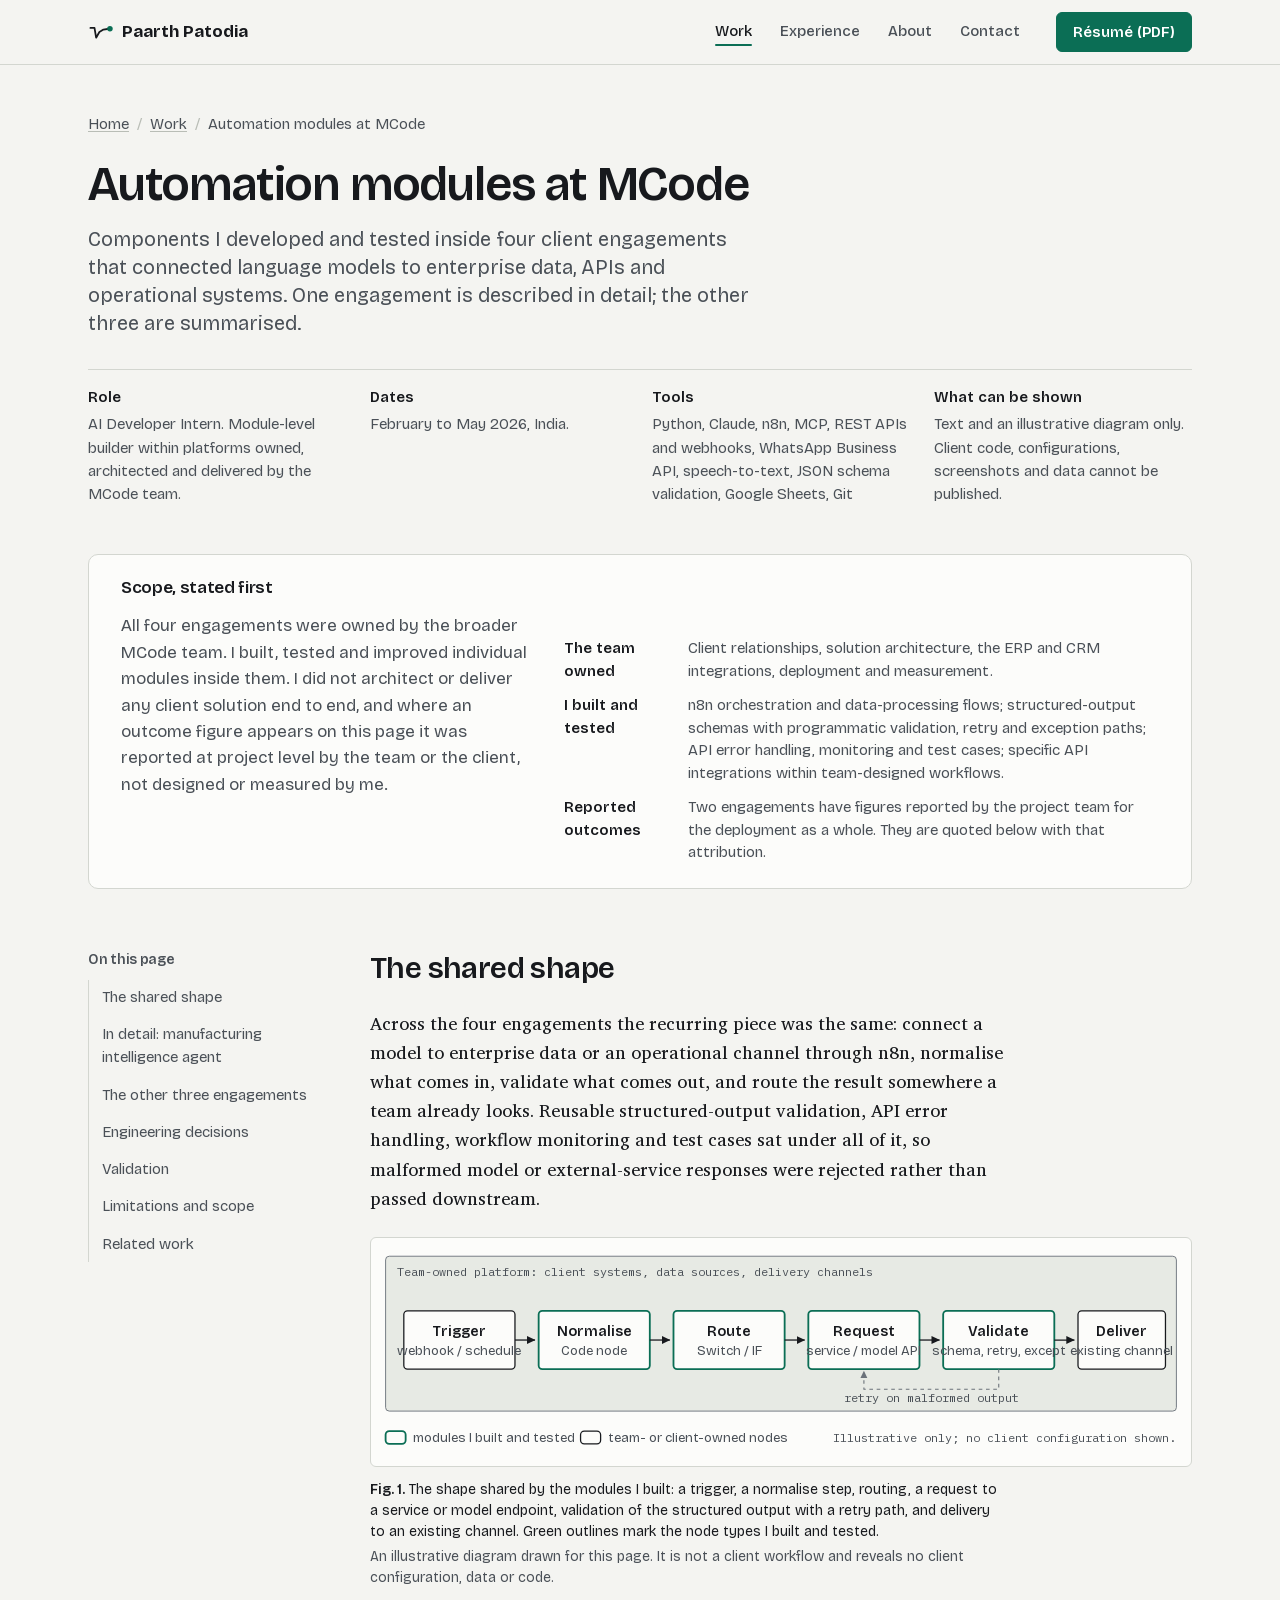
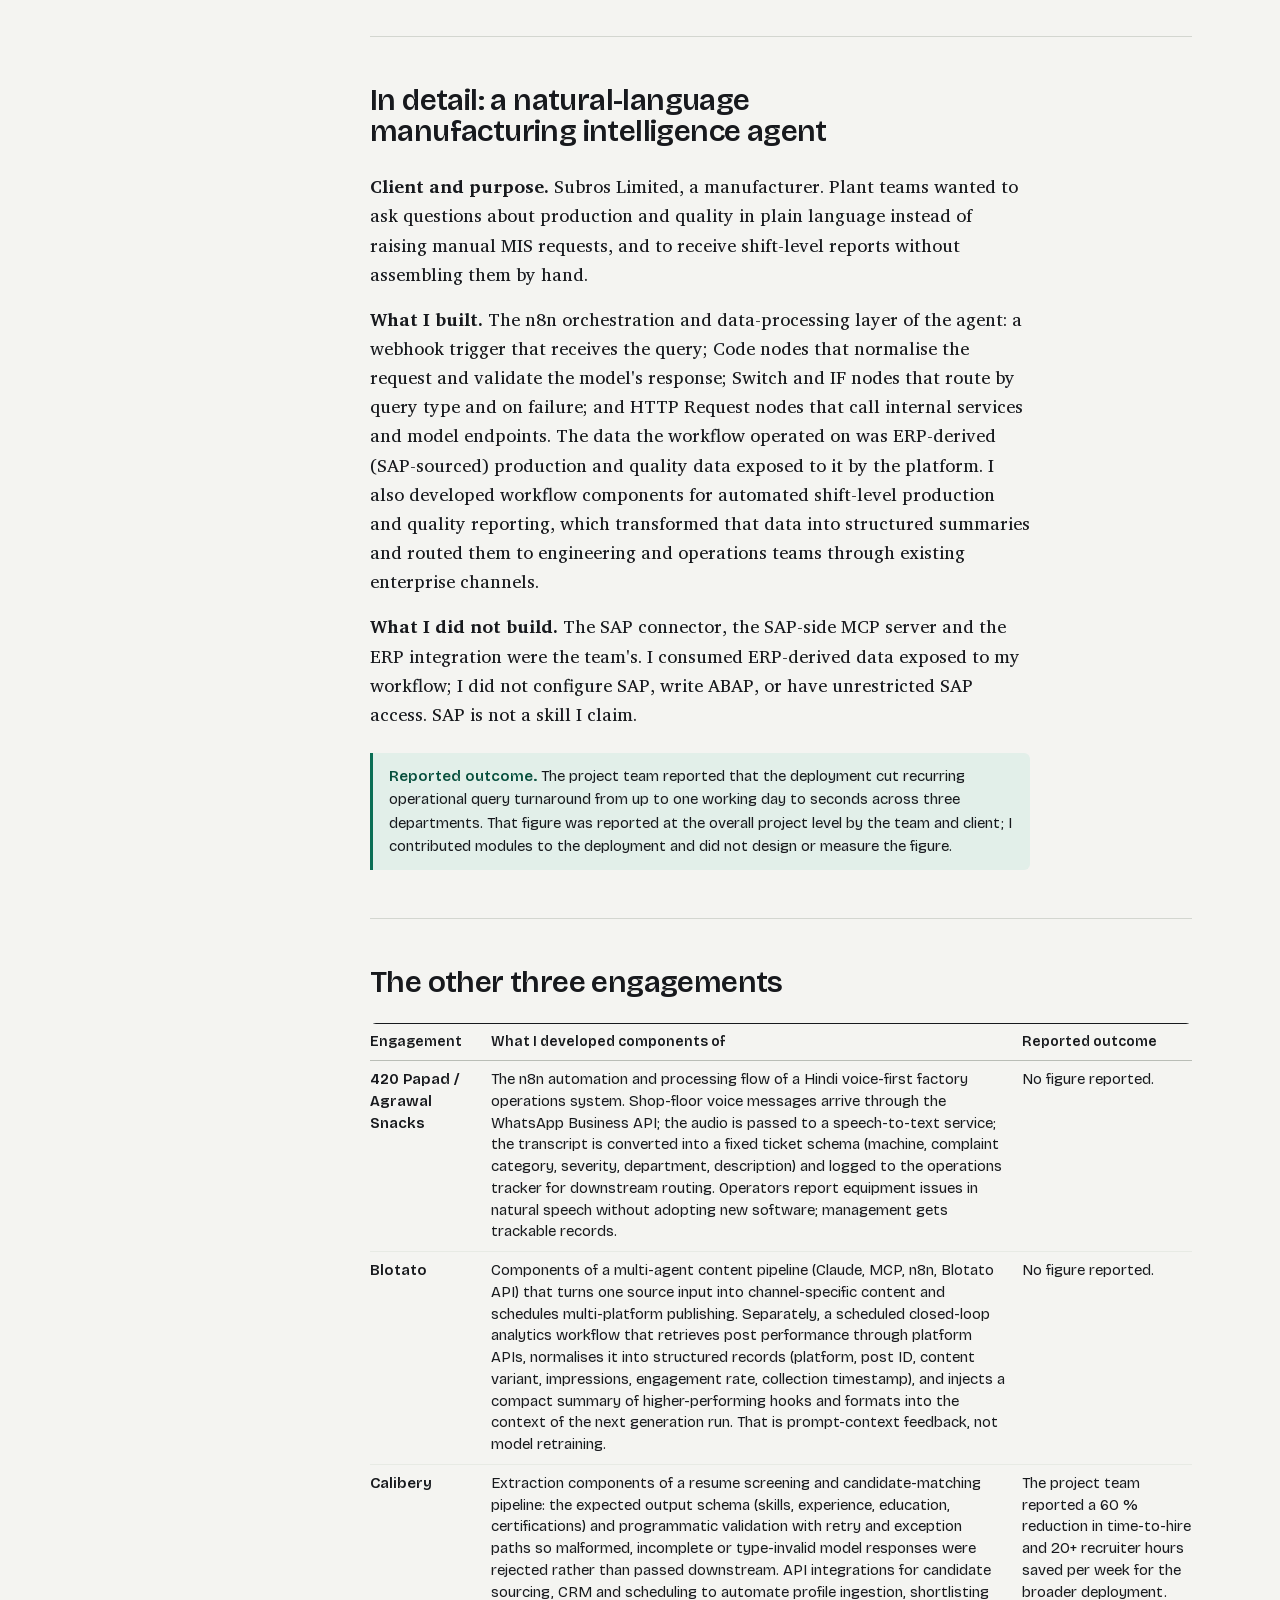
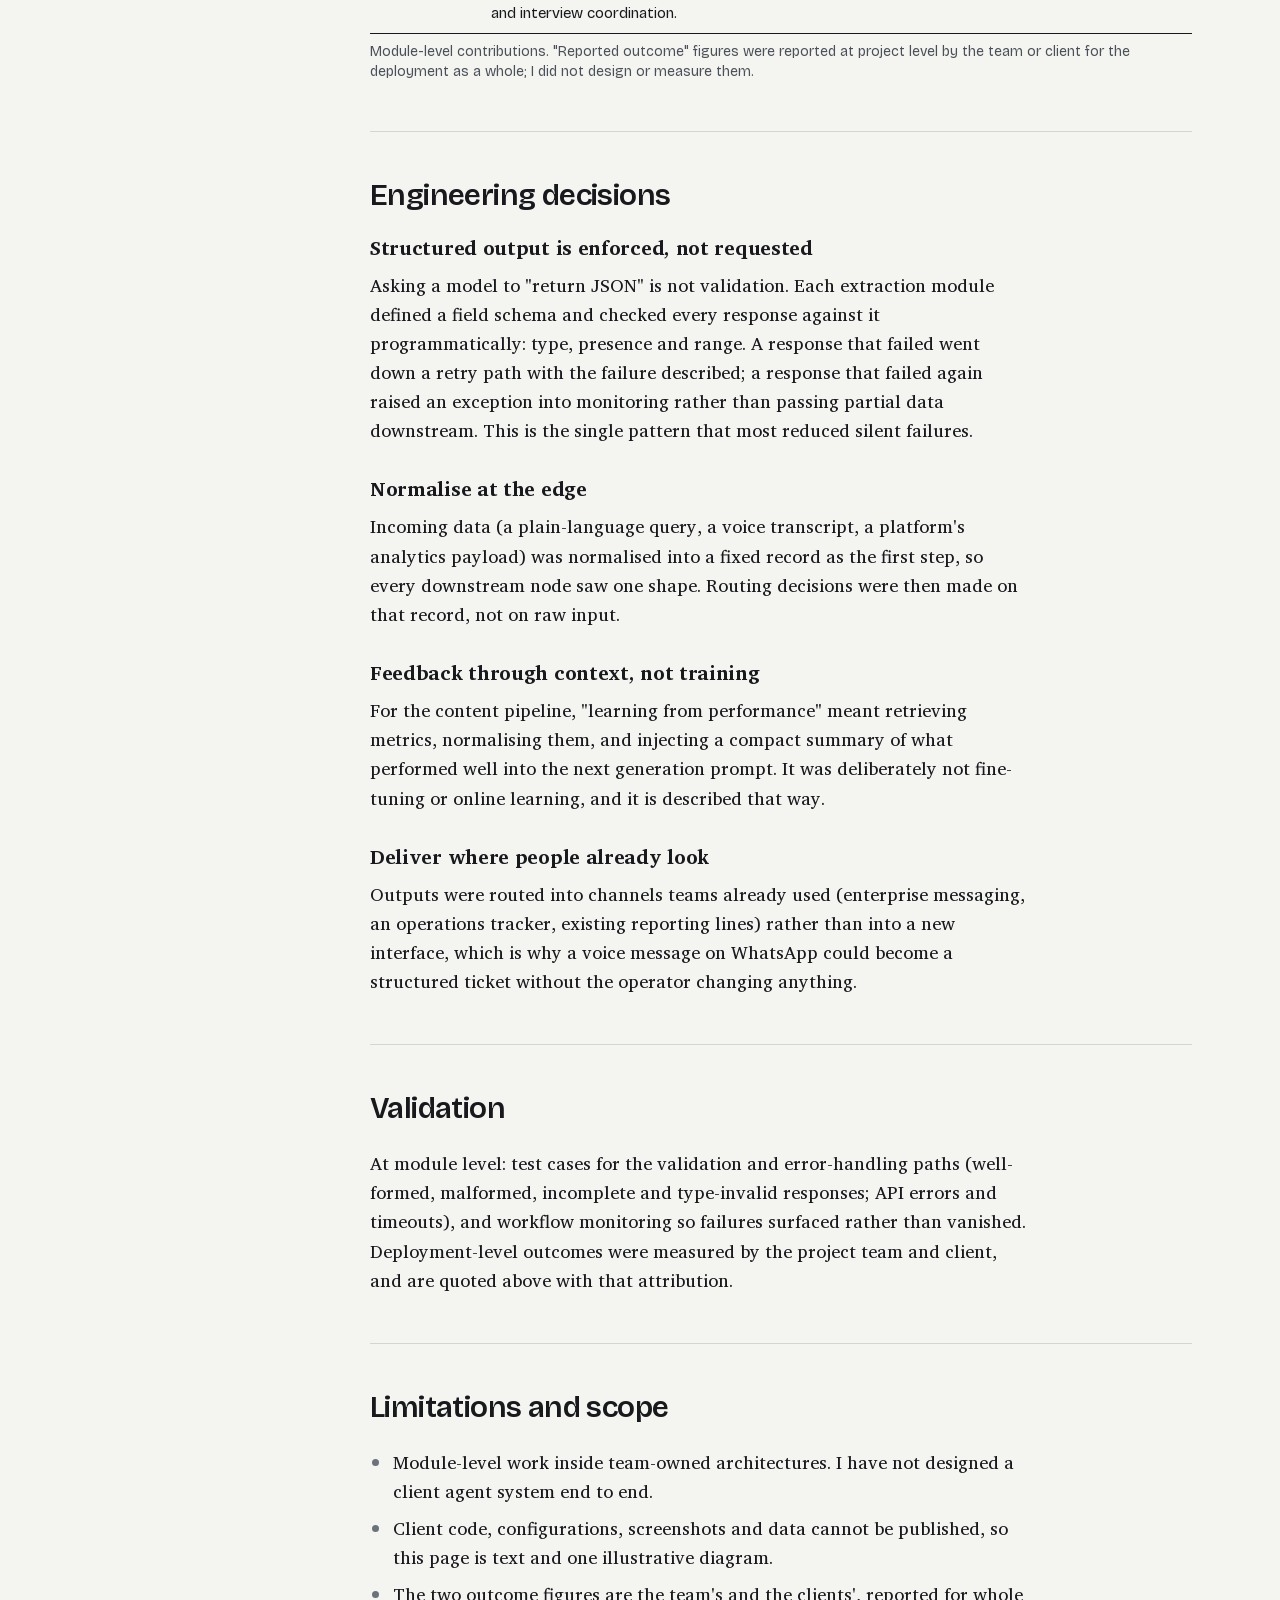
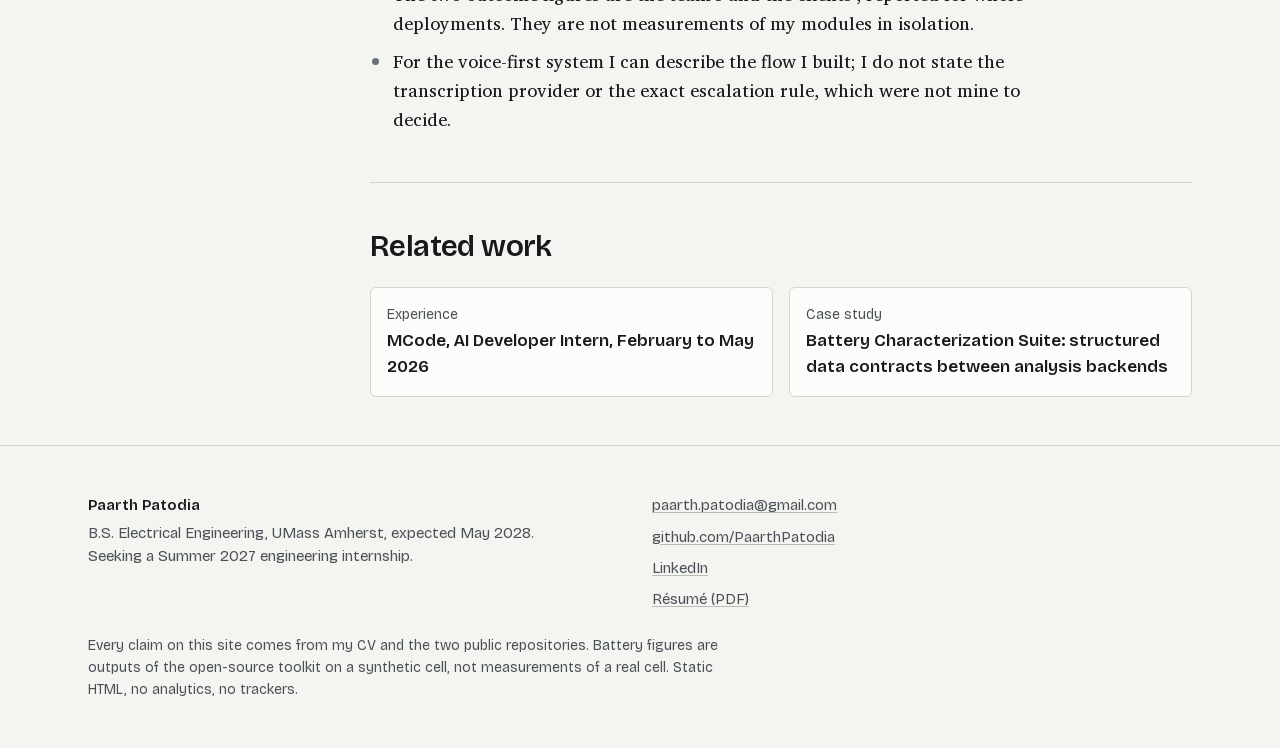
==== commit 28ee1dd8: "Remove permission wording, add LinkedIn to Contact and footer Co-Authored-By: Claude Fable 5.1 <nore" ====
--- a/work/automation-modules-mcode/index.html
+++ b/work/automation-modules-mcode/index.html
@@ -250,6 +250,7 @@
     <ul class="footer-links" role="list">
       <li><a href="mailto:paarth.patodia@gmail.com">paarth.patodia@gmail.com</a></li>
       <li><a href="https://github.com/PaarthPatodia" rel="me">github.com/PaarthPatodia</a></li>
+      <li><a href="https://www.linkedin.com/in/paarth-patodia-617a7a30a/" rel="me">LinkedIn</a></li>
       <li><a href="../../assets/Paarth_Patodia_Resume.pdf" download>Résumé (PDF)</a></li>
     </ul>
     <p class="footer-note">Every claim on this site comes from my CV and the two public repositories. Battery figures are outputs of the open-source toolkit on a synthetic cell, not measurements of a real cell. Static HTML, no analytics, no trackers.</p>
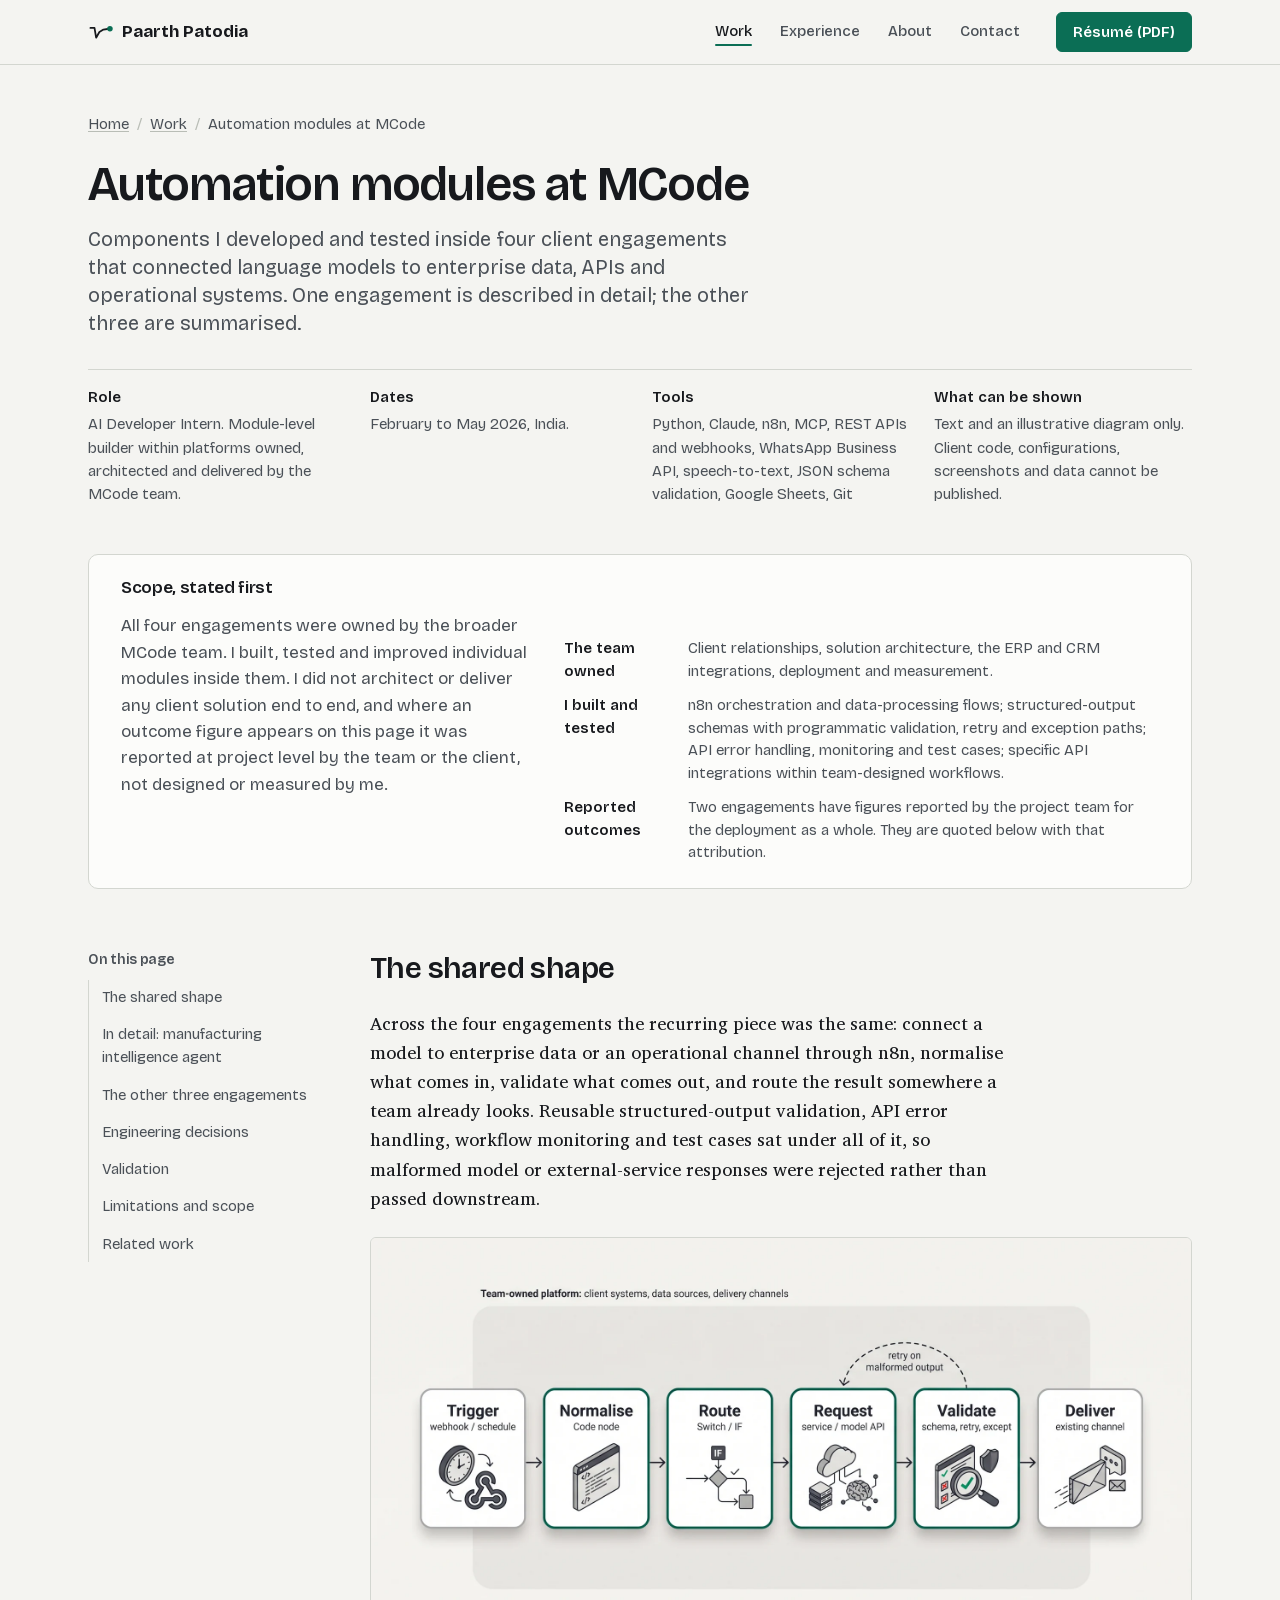
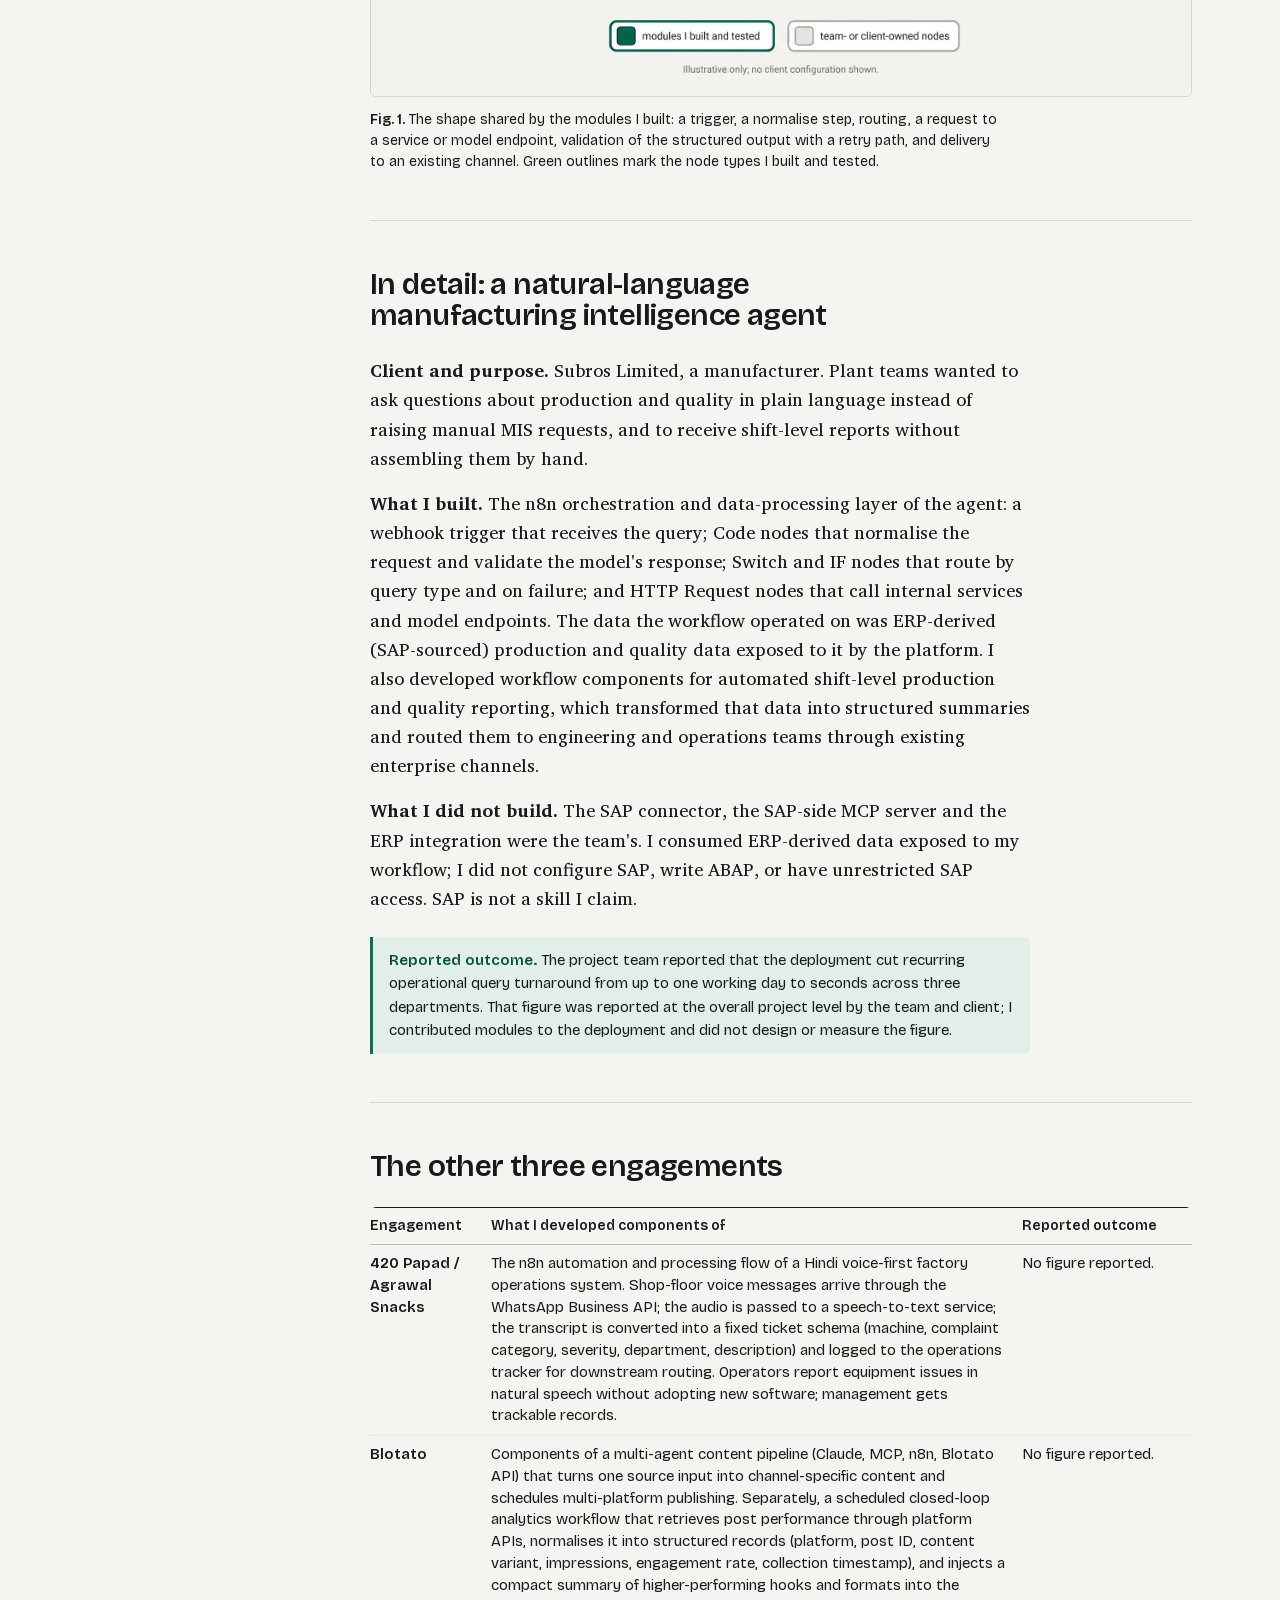
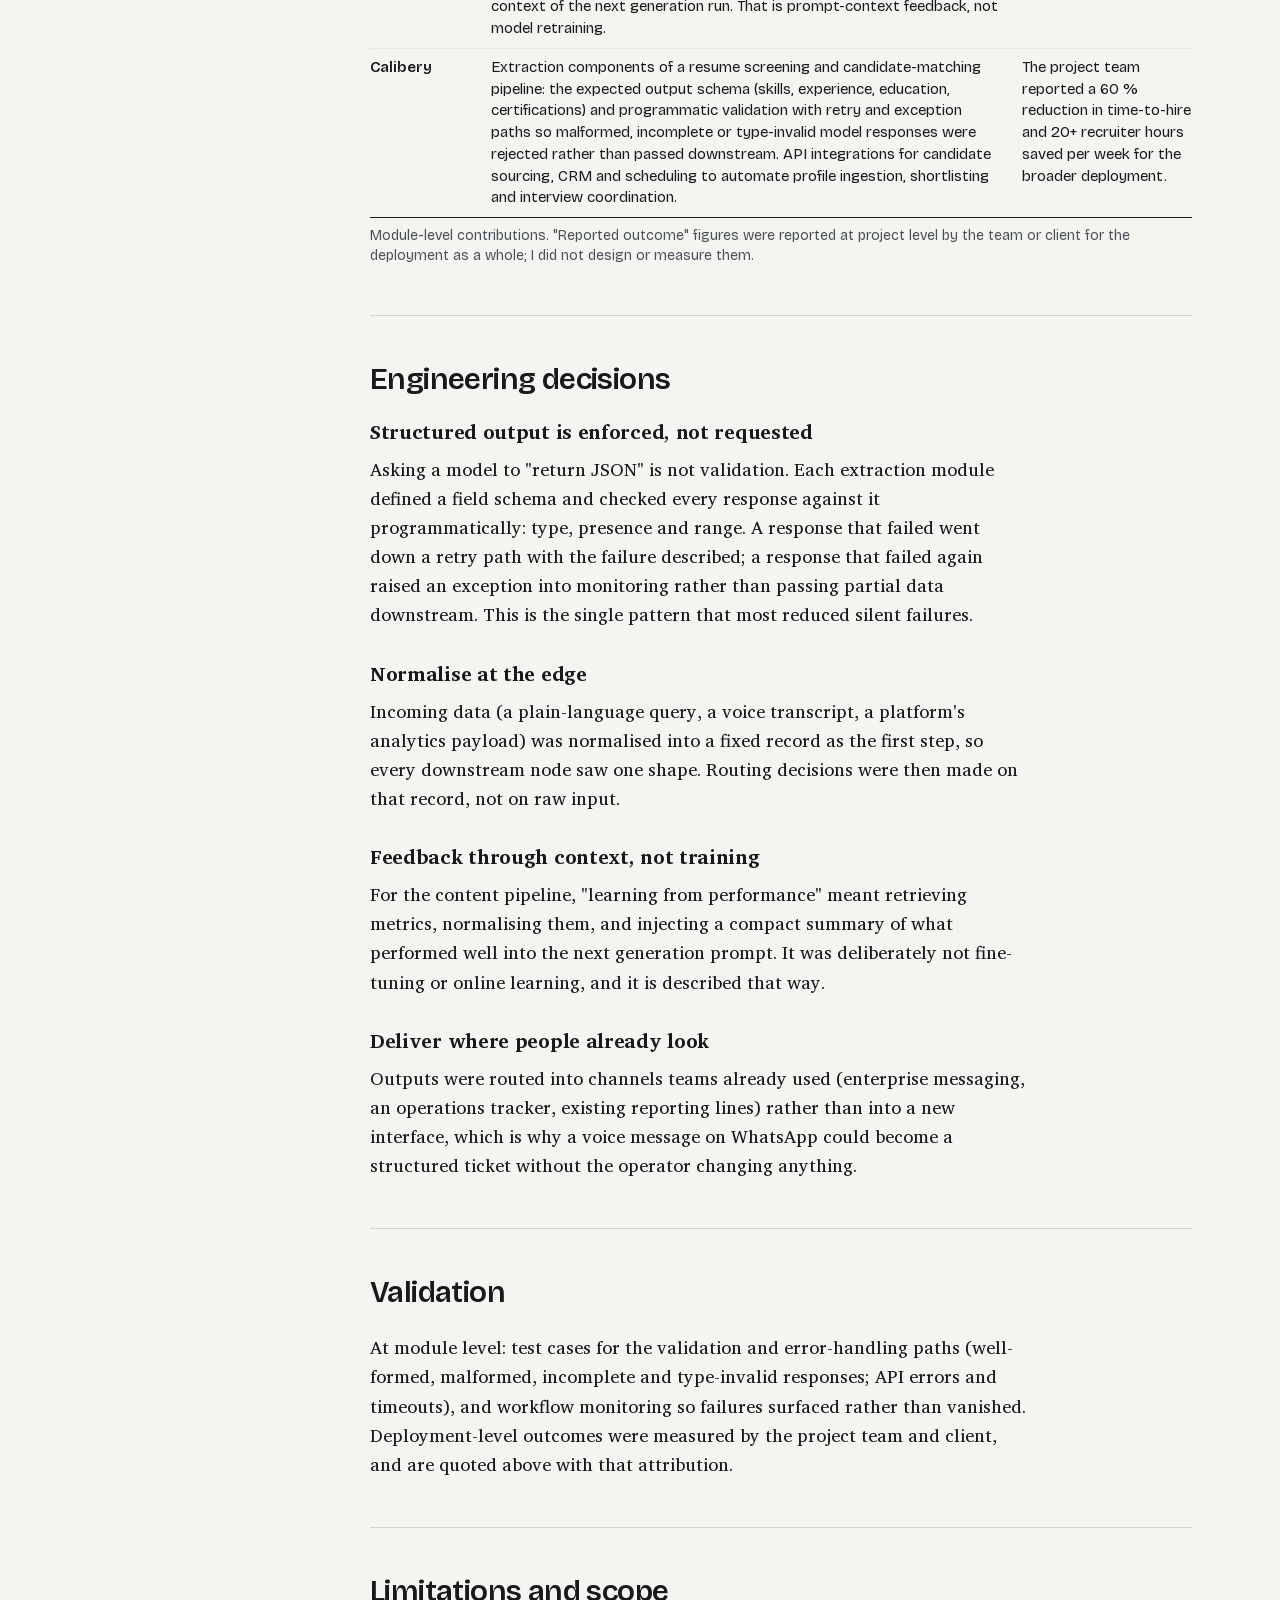
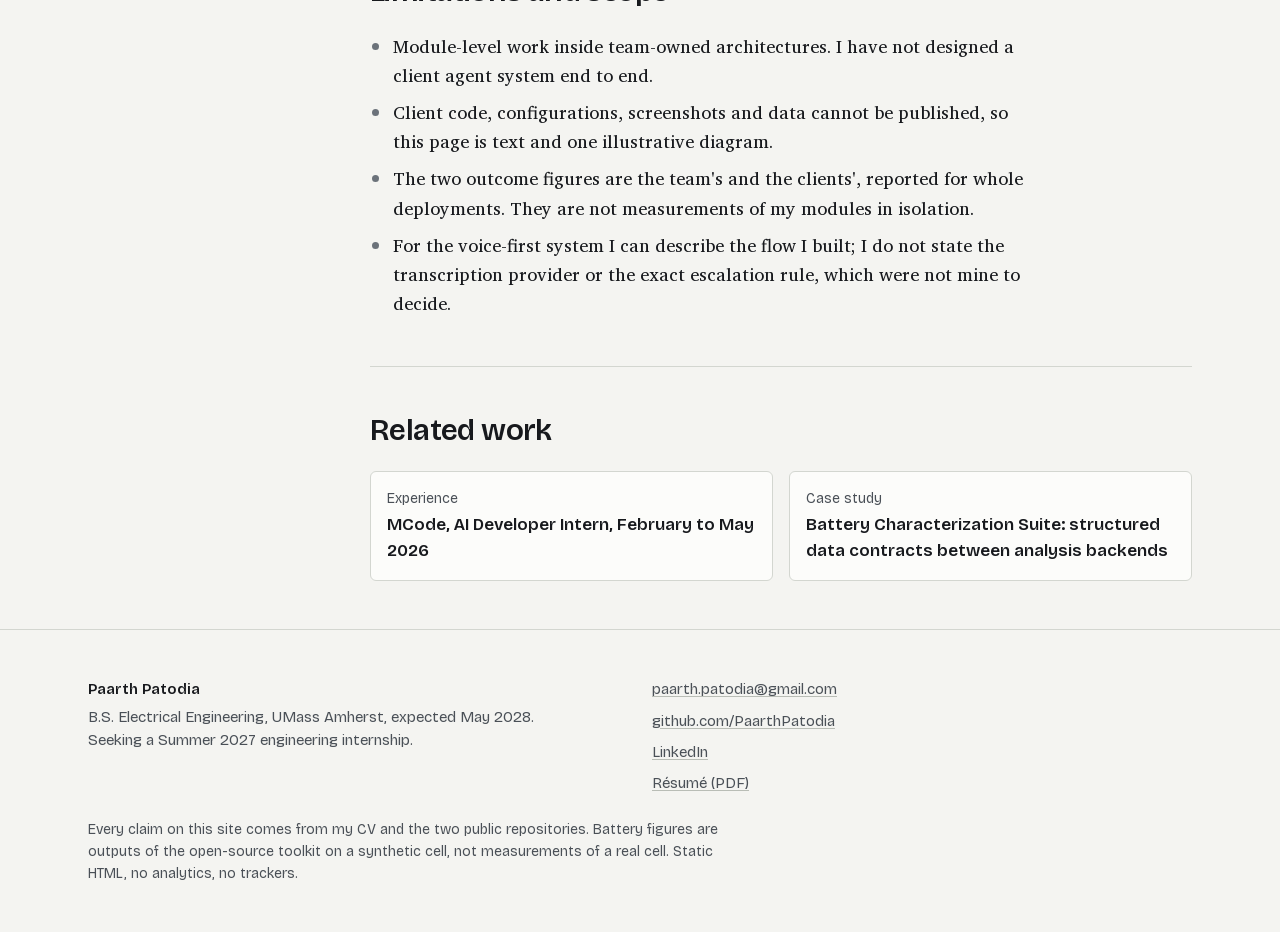
==== commit b6b901e0: "Add headshot, replace conceptual diagrams with generated infographics, trim captions - About: portra" ====
--- a/work/automation-modules-mcode/index.html
+++ b/work/automation-modules-mcode/index.html
@@ -116,46 +116,13 @@
         <p>Across the four engagements the recurring piece was the same: connect a model to enterprise data or an operational channel through n8n, normalise what comes in, validate what comes out, and route the result somewhere a team already looks. Reusable structured-output validation, API error handling, workflow monitoring and test cases sat under all of it, so malformed model or external-service responses were rejected rather than passed downstream.</p>
       </div>
       <figure class="figure">
-        <svg class="diagram diagram-flow" viewBox="0 0 900 250" role="img" aria-labelledby="wf-title wf-desc" xmlns="http://www.w3.org/2000/svg">
-<title id="wf-title">Illustrative shape of the workflow modules I built at MCode</title>
-<desc id="wf-desc">A left-to-right chain of nodes: a trigger (webhook or schedule) receives an input; a normalise step cleans it into a fixed record; a route step branches by query type or failure; an HTTP request step calls an internal service or a model endpoint; a validate step checks the structured output against a schema and retries or raises an exception on failure; a deliver step routes the result to an existing channel. My modules are outlined in green; the surrounding platform, owned by the team, is shown as a soft background. This is an illustrative shape, not a client configuration.</desc>
-<rect class="box-soft" x="16" y="20" width="868" height="170"/>
-<text class="tag" x="28" y="42">Team-owned platform: client systems, data sources, delivery channels</text>
-<!-- nodes -->
-<rect class="box" x="36" y="80" width="122" height="64"/>
-<text class="lbl" x="97" y="108" text-anchor="middle">Trigger</text>
-<text class="sub" x="97" y="128" text-anchor="middle">webhook / schedule</text>
-<path class="arrow" d="M158 112 H180"/>
-<rect class="box box-mine" x="184" y="80" width="122" height="64"/>
-<text class="lbl" x="245" y="108" text-anchor="middle">Normalise</text>
-<text class="sub" x="245" y="128" text-anchor="middle">Code node</text>
-<path class="arrow" d="M306 112 H328"/>
-<rect class="box box-mine" x="332" y="80" width="122" height="64"/>
-<text class="lbl" x="393" y="108" text-anchor="middle">Route</text>
-<text class="sub" x="393" y="128" text-anchor="middle">Switch / IF</text>
-<path class="arrow" d="M454 112 H476"/>
-<rect class="box box-mine" x="480" y="80" width="122" height="64"/>
-<text class="lbl" x="541" y="108" text-anchor="middle">Request</text>
-<text class="sub" x="541" y="128" text-anchor="middle">service / model API</text>
-<path class="arrow" d="M602 112 H624"/>
-<rect class="box box-mine" x="628" y="80" width="122" height="64"/>
-<text class="lbl" x="689" y="108" text-anchor="middle">Validate</text>
-<text class="sub" x="689" y="128" text-anchor="middle">schema, retry, except</text>
-<path class="arrow" d="M750 112 H772"/>
-<rect class="box" x="776" y="80" width="96" height="64"/>
-<text class="lbl" x="824" y="108" text-anchor="middle">Deliver</text>
-<text class="sub" x="824" y="128" text-anchor="middle">existing channel</text>
-<!-- retry loop -->
-<path class="arrow-soft" d="M689 144 V166 H541 V146"/>
-<text class="tag" x="615" y="180" text-anchor="middle">retry on malformed output</text>
-<!-- legend -->
-<rect class="box box-mine" x="16" y="212" width="22" height="14"/>
-<text class="sub" x="46" y="224">modules I built and tested</text>
-<rect class="box" x="230" y="212" width="22" height="14"/>
-<text class="sub" x="260" y="224">team- or client-owned nodes</text>
-<text class="tag" x="884" y="224" text-anchor="end">Illustrative only; no client configuration shown.</text>
-</svg>
-        <figcaption class="caption"><span class="fignum">Fig. 1.</span> <span class="what">The shape shared by the modules I built: a trigger, a normalise step, routing, a request to a service or model endpoint, validation of the structured output with a retry path, and delivery to an existing channel. Green outlines mark the node types I built and tested.</span> <span class="conditions">An illustrative diagram drawn for this page. It is not a client workflow and reveals no client configuration, data or code.</span></figcaption>
+        <a class="diagram-link" href="../../assets/diagrams/workflow-modules-1920.jpg" aria-label="Open the diagram at full size">
+<picture>
+          <source type="image/webp" srcset="../../assets/diagrams/workflow-modules-960.webp 960w, ../../assets/diagrams/workflow-modules-1920.webp 1920w" sizes="(max-width: 1240px) 100vw, 1100px">
+          <img class="diagram-img" src="../../assets/diagrams/workflow-modules-1920.jpg" srcset="../../assets/diagrams/workflow-modules-960.jpg 960w, ../../assets/diagrams/workflow-modules-1920.jpg 1920w" sizes="(max-width: 1240px) 100vw, 1100px" width="1920" height="1072" alt="Illustrative shape of the workflow modules I built at MCode. A left-to-right chain of nodes: a trigger (webhook or schedule) receives an input; a normalise step cleans it into a fixed record; a route step branches by query type or failure; an HTTP request step calls an internal service or a model endpoint; a validate step checks the structured output against a schema and retries or raises an exception on failure; a deliver step routes the result to an existing channel. My modules are outlined in green; the surrounding platform, owned by the team, is shown as a soft background. This is an illustrative shape, not a client configuration." loading="lazy" decoding="async">
+        </picture>
+        </a>
+        <figcaption class="caption"><span class="fignum">Fig. 1.</span> <span class="what">The shape shared by the modules I built: a trigger, a normalise step, routing, a request to a service or model endpoint, validation of the structured output with a retry path, and delivery to an existing channel. Green outlines mark the node types I built and tested.</span></figcaption>
       </figure>
     </section>
 
--- a/css/site.css
+++ b/css/site.css
@@ -256,6 +256,7 @@
 /* ---------- About & capabilities ---------- */
 .about-grid { display: grid; grid-template-columns: repeat(12, minmax(0, 1fr)); column-gap: var(--gutter); row-gap: var(--sp-7); }
 .about-intro { grid-column: 1 / span 5; }
+.about-intro .portrait { display: block; width: 200px; max-width: 60%; height: auto; margin-bottom: var(--sp-5); background: #fff; border: 1px solid var(--rule); border-radius: var(--radius-lg); }
 .about-intro p + p { margin-top: var(--sp-4); }
 .about-intro .edu { margin-top: var(--sp-6); padding-top: var(--sp-5); border-top: 1px solid var(--rule); }
 .about-intro .edu h3 { font-size: var(--t-17); margin-bottom: var(--sp-3); }
@@ -370,6 +371,7 @@
 /* ---------- Figures ---------- */
 .figure { margin: 0; }
 .figure .fig, .figure img { display: block; width: 100%; height: auto; background: var(--panel); border: 1px solid var(--rule); border-radius: var(--radius); }
+.diagram-link { display: block; cursor: zoom-in; }
 .figure .caption { margin-top: var(--sp-3); }
 .caption { font-family: var(--sans); font-size: var(--t-14); line-height: 1.5; color: var(--ink-2); max-width: 70ch; }
 .caption .fignum { font-weight: 600; color: var(--ink); }
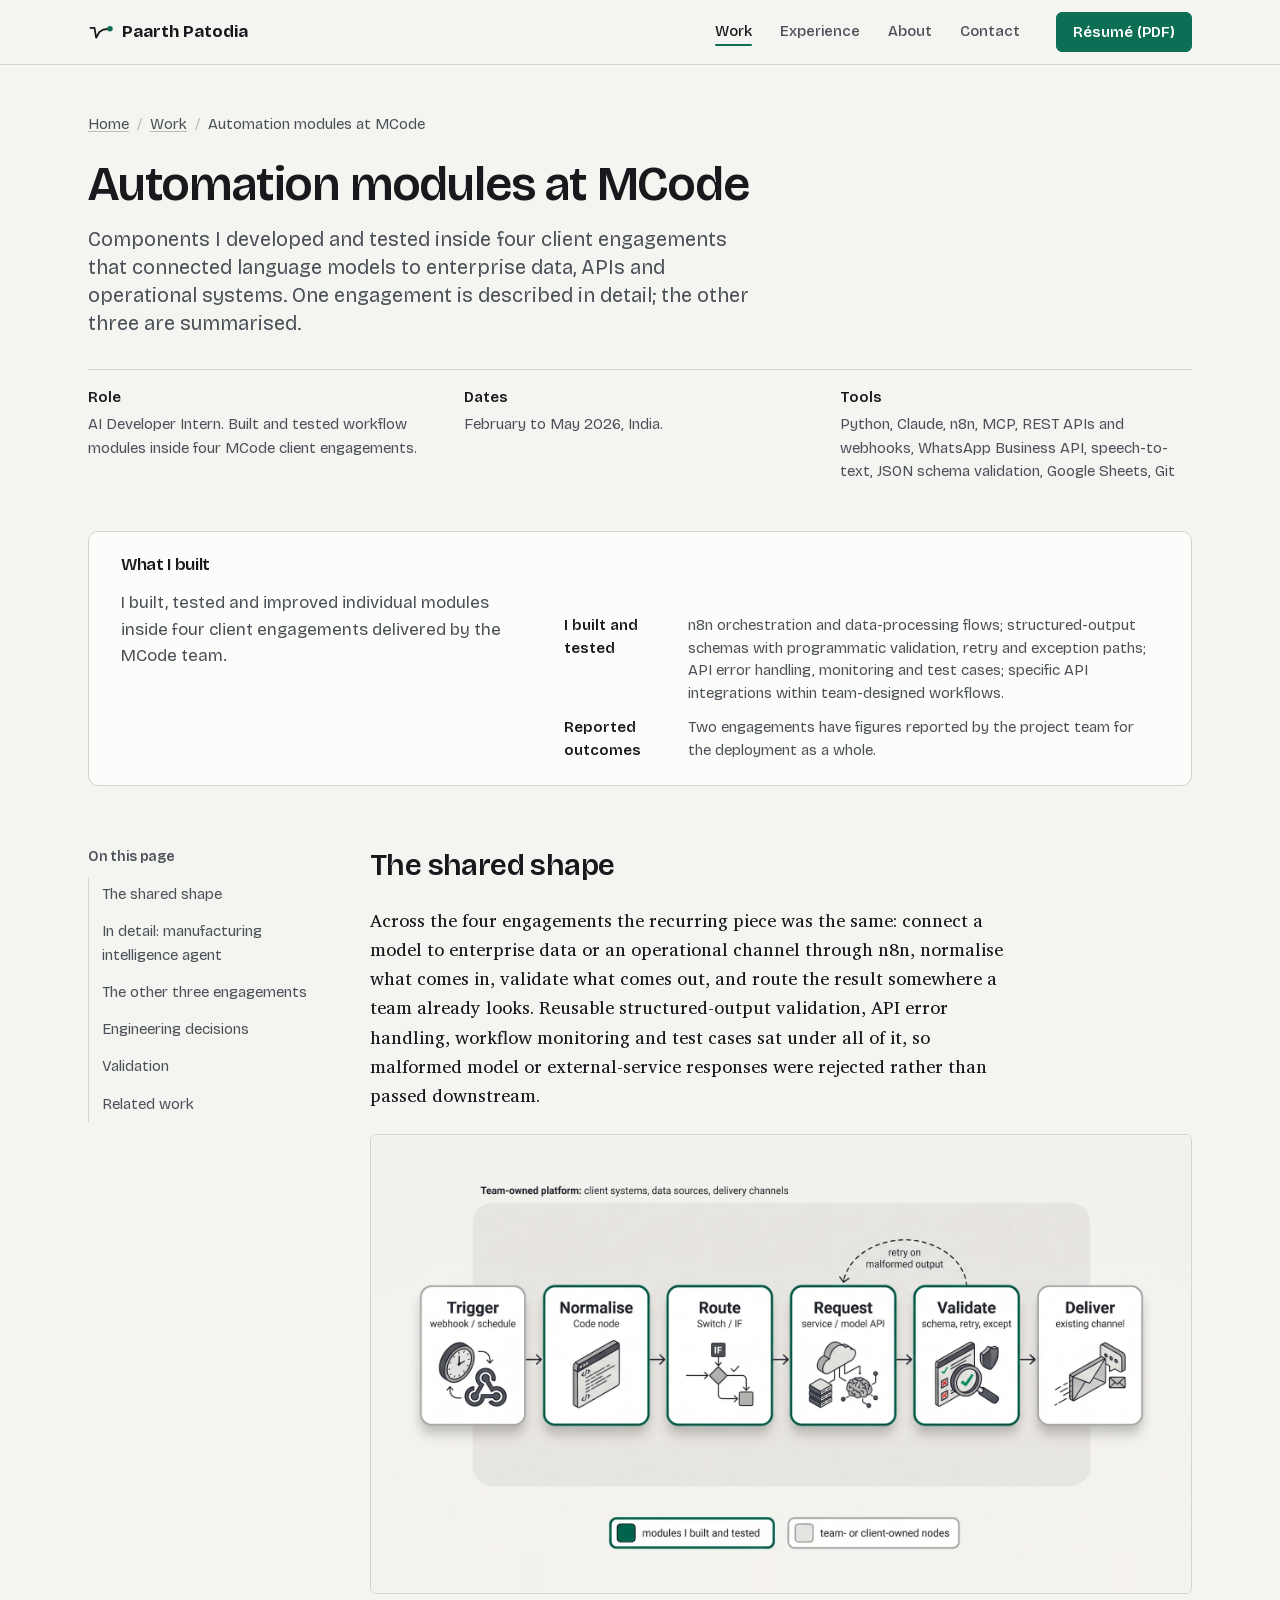
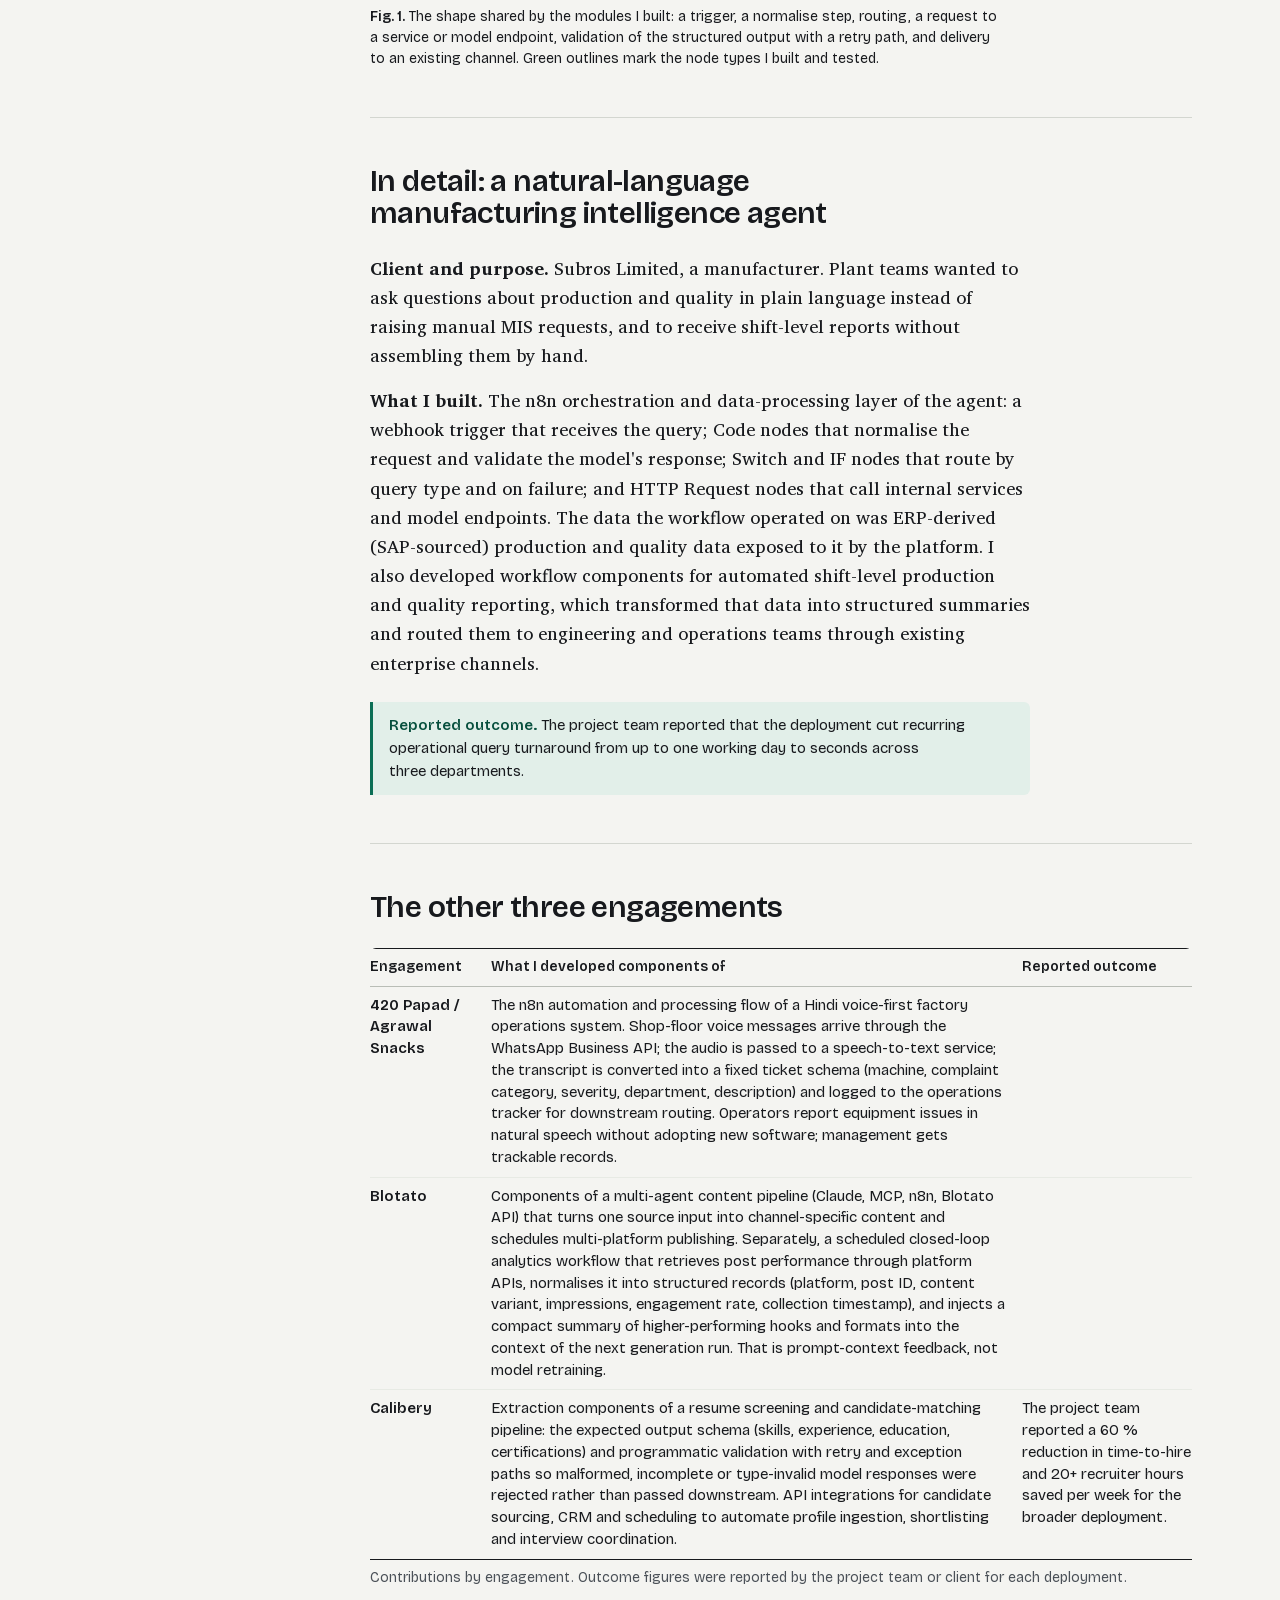
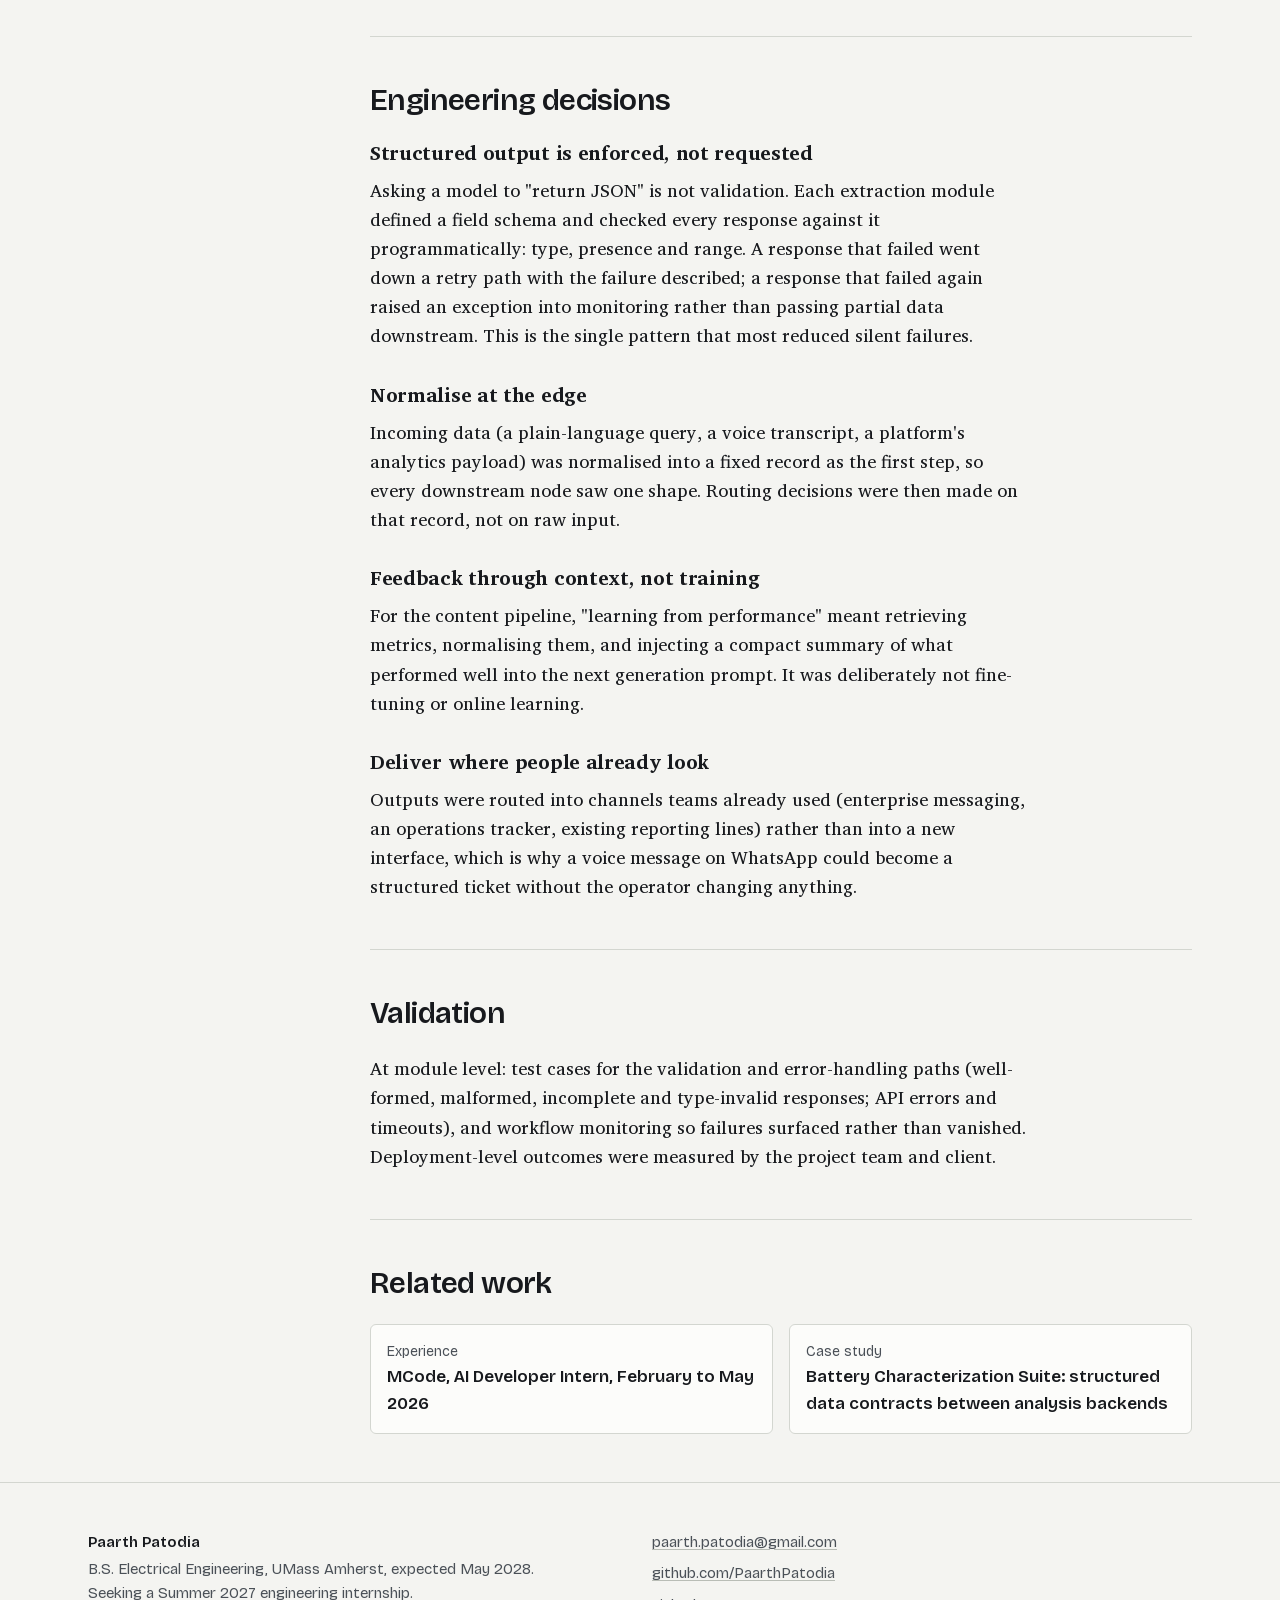
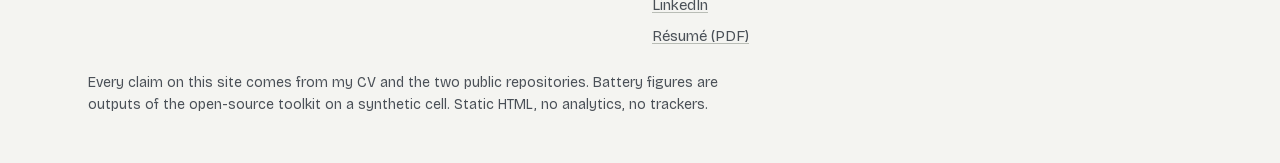
==== commit 277d3096: "Remove limitations sections and caveat wording across the site - Drop Limitations sections, 'what I " ====
--- a/work/automation-modules-mcode/index.html
+++ b/work/automation-modules-mcode/index.html
@@ -71,24 +71,22 @@
   <h1>Automation modules at MCode</h1>
   <p class="standfirst">Components I developed and tested inside four client engagements that connected language models to enterprise data, APIs and operational systems. One engagement is described in detail; the other three are summarised.</p>
   <dl class="case-meta">
-    <div><dt>Role</dt><dd>AI Developer Intern. Module-level builder within platforms owned, architected and delivered by the MCode team.</dd></div>
+    <div><dt>Role</dt><dd>AI Developer Intern. Built and tested workflow modules inside four MCode client engagements.</dd></div>
     <div><dt>Dates</dt><dd>February to May 2026, India.</dd></div>
     <div><dt>Tools</dt><dd>Python, Claude, n8n, MCP, REST APIs and webhooks, WhatsApp Business API, speech-to-text, JSON schema validation, Google Sheets, Git</dd></div>
-    <div><dt>What can be shown</dt><dd>Text and an illustrative diagram only. Client code, configurations, screenshots and data cannot be published.</dd></div>
   </dl>
 </header>
 
 <div class="container">
   <section class="key-result" aria-labelledby="kr-h">
-    <h2 id="kr-h">Scope, stated first</h2>
+    <h2 id="kr-h">What I built</h2>
     <div class="kr-text">
-      <p>All four engagements were owned by the broader MCode team. I built, tested and improved individual modules inside them. I did not architect or deliver any client solution end to end, and where an outcome figure appears on this page it was reported at project level by the team or the client, not designed or measured by me.</p>
+      <p>I built, tested and improved individual modules inside four client engagements delivered by the MCode team.</p>
     </div>
     <div class="kr-table">
       <dl class="work-facts">
-        <div><dt>The team owned</dt><dd>Client relationships, solution architecture, the ERP and CRM integrations, deployment and measurement.</dd></div>
         <div><dt>I built and tested</dt><dd>n8n orchestration and data-processing flows; structured-output schemas with programmatic validation, retry and exception paths; API error handling, monitoring and test cases; specific API integrations within team-designed workflows.</dd></div>
-        <div><dt>Reported outcomes</dt><dd>Two engagements have figures reported by the project team for the deployment as a whole. They are quoted below with that attribution.</dd></div>
+        <div><dt>Reported outcomes</dt><dd>Two engagements have figures reported by the project team for the deployment as a whole.</dd></div>
       </dl>
     </div>
   </section>
@@ -103,7 +101,6 @@
       <li><a href="#others">The other three engagements</a></li>
       <li><a href="#decisions">Engineering decisions</a></li>
       <li><a href="#validation">Validation</a></li>
-      <li><a href="#limits">Limitations and scope</a></li>
       <li><a href="#links">Related work</a></li>
     </ol>
   </nav>
@@ -119,7 +116,7 @@
         <a class="diagram-link" href="../../assets/diagrams/workflow-modules-1920.jpg" aria-label="Open the diagram at full size">
 <picture>
           <source type="image/webp" srcset="../../assets/diagrams/workflow-modules-960.webp 960w, ../../assets/diagrams/workflow-modules-1920.webp 1920w" sizes="(max-width: 1240px) 100vw, 1100px">
-          <img class="diagram-img" src="../../assets/diagrams/workflow-modules-1920.jpg" srcset="../../assets/diagrams/workflow-modules-960.jpg 960w, ../../assets/diagrams/workflow-modules-1920.jpg 1920w" sizes="(max-width: 1240px) 100vw, 1100px" width="1920" height="1072" alt="Illustrative shape of the workflow modules I built at MCode. A left-to-right chain of nodes: a trigger (webhook or schedule) receives an input; a normalise step cleans it into a fixed record; a route step branches by query type or failure; an HTTP request step calls an internal service or a model endpoint; a validate step checks the structured output against a schema and retries or raises an exception on failure; a deliver step routes the result to an existing channel. My modules are outlined in green; the surrounding platform, owned by the team, is shown as a soft background. This is an illustrative shape, not a client configuration." loading="lazy" decoding="async">
+          <img class="diagram-img" src="../../assets/diagrams/workflow-modules-1920.jpg" srcset="../../assets/diagrams/workflow-modules-960.jpg 960w, ../../assets/diagrams/workflow-modules-1920.jpg 1920w" sizes="(max-width: 1240px) 100vw, 1100px" width="1920" height="1072" alt="Illustrative shape of the workflow modules I built at MCode. A left-to-right chain of nodes: a trigger (webhook or schedule) receives an input; a normalise step cleans it into a fixed record; a route step branches by query type or failure; an HTTP request step calls an internal service or a model endpoint; a validate step checks the structured output against a schema and retries or raises an exception on failure; a deliver step routes the result to an existing channel. My modules are outlined in green; the surrounding platform, owned by the team, is shown as a soft background." loading="lazy" decoding="async">
         </picture>
         </a>
         <figcaption class="caption"><span class="fignum">Fig. 1.</span> <span class="what">The shape shared by the modules I built: a trigger, a normalise step, routing, a request to a service or model endpoint, validation of the structured output with a retry path, and delivery to an existing channel. Green outlines mark the node types I built and tested.</span></figcaption>
@@ -131,27 +128,26 @@
       <div class="prose">
         <p><strong>Client and purpose.</strong> Subros Limited, a manufacturer. Plant teams wanted to ask questions about production and quality in plain language instead of raising manual MIS requests, and to receive shift-level reports without assembling them by hand.</p>
         <p><strong>What I built.</strong> The n8n orchestration and data-processing layer of the agent: a webhook trigger that receives the query; Code nodes that normalise the request and validate the model's response; Switch and IF nodes that route by query type and on failure; and HTTP Request nodes that call internal services and model endpoints. The data the workflow operated on was ERP-derived (SAP-sourced) production and quality data exposed to it by the platform. I also developed workflow components for automated shift-level production and quality reporting, which transformed that data into structured summaries and routed them to engineering and operations teams through existing enterprise channels.</p>
-        <p><strong>What I did not build.</strong> The SAP connector, the SAP-side MCP server and the ERP integration were the team's. I consumed ERP-derived data exposed to my workflow; I did not configure SAP, write ABAP, or have unrestricted SAP access. SAP is not a skill I claim.</p>
-      </div>
-      <p class="callout"><strong>Reported outcome.</strong> The project team reported that the deployment cut recurring operational query turnaround from up to one working day to seconds across three departments. That figure was reported at the overall project level by the team and client; I contributed modules to the deployment and did not design or measure the figure.</p>
+      </div>
+      <p class="callout"><strong>Reported outcome.</strong> The project team reported that the deployment cut recurring operational query turnaround from up to one working day to seconds across three departments.</p>
     </section>
 
     <section id="others" class="case-section" aria-labelledby="others-h">
       <h2 id="others-h">The other three engagements</h2>
       <div class="tbl-scroll">
         <table class="tbl">
-          <caption>Module-level contributions. "Reported outcome" figures were reported at project level by the team or client for the deployment as a whole; I did not design or measure them.</caption>
+          <caption>Contributions by engagement. Outcome figures were reported by the project team or client for each deployment.</caption>
           <thead><tr><th scope="col">Engagement</th><th scope="col">What I developed components of</th><th scope="col">Reported outcome</th></tr></thead>
           <tbody>
             <tr>
               <td class="rowhead">420 Papad / Agrawal Snacks</td>
               <td>The n8n automation and processing flow of a Hindi voice-first factory operations system. Shop-floor voice messages arrive through the WhatsApp Business API; the audio is passed to a speech-to-text service; the transcript is converted into a fixed ticket schema (machine, complaint category, severity, department, description) and logged to the operations tracker for downstream routing. Operators report equipment issues in natural speech without adopting new software; management gets trackable records.</td>
-              <td>No figure reported.</td>
+              <td></td>
             </tr>
             <tr>
               <td class="rowhead">Blotato</td>
               <td>Components of a multi-agent content pipeline (Claude, MCP, n8n, Blotato API) that turns one source input into channel-specific content and schedules multi-platform publishing. Separately, a scheduled closed-loop analytics workflow that retrieves post performance through platform APIs, normalises it into structured records (platform, post ID, content variant, impressions, engagement rate, collection timestamp), and injects a compact summary of higher-performing hooks and formats into the context of the next generation run. That is prompt-context feedback, not model retraining.</td>
-              <td>No figure reported.</td>
+              <td></td>
             </tr>
             <tr>
               <td class="rowhead">Calibery</td>
@@ -171,7 +167,7 @@
         <h3>Normalise at the edge</h3>
         <p>Incoming data (a plain-language query, a voice transcript, a platform's analytics payload) was normalised into a fixed record as the first step, so every downstream node saw one shape. Routing decisions were then made on that record, not on raw input.</p>
         <h3>Feedback through context, not training</h3>
-        <p>For the content pipeline, "learning from performance" meant retrieving metrics, normalising them, and injecting a compact summary of what performed well into the next generation prompt. It was deliberately not fine-tuning or online learning, and it is described that way.</p>
+        <p>For the content pipeline, "learning from performance" meant retrieving metrics, normalising them, and injecting a compact summary of what performed well into the next generation prompt. It was deliberately not fine-tuning or online learning.</p>
         <h3>Deliver where people already look</h3>
         <p>Outputs were routed into channels teams already used (enterprise messaging, an operations tracker, existing reporting lines) rather than into a new interface, which is why a voice message on WhatsApp could become a structured ticket without the operator changing anything.</p>
       </div>
@@ -180,19 +176,7 @@
     <section id="validation" class="case-section" aria-labelledby="validation-h">
       <h2 id="validation-h">Validation</h2>
       <div class="prose">
-        <p>At module level: test cases for the validation and error-handling paths (well-formed, malformed, incomplete and type-invalid responses; API errors and timeouts), and workflow monitoring so failures surfaced rather than vanished. Deployment-level outcomes were measured by the project team and client, and are quoted above with that attribution.</p>
-      </div>
-    </section>
-
-    <section id="limits" class="case-section" aria-labelledby="limits-h">
-      <h2 id="limits-h">Limitations and scope</h2>
-      <div class="prose">
-        <ul>
-          <li>Module-level work inside team-owned architectures. I have not designed a client agent system end to end.</li>
-          <li>Client code, configurations, screenshots and data cannot be published, so this page is text and one illustrative diagram.</li>
-          <li>The two outcome figures are the team's and the clients', reported for whole deployments. They are not measurements of my modules in isolation.</li>
-          <li>For the voice-first system I can describe the flow I built; I do not state the transcription provider or the exact escalation rule, which were not mine to decide.</li>
-        </ul>
+        <p>At module level: test cases for the validation and error-handling paths (well-formed, malformed, incomplete and type-invalid responses; API errors and timeouts), and workflow monitoring so failures surfaced rather than vanished. Deployment-level outcomes were measured by the project team and client.</p>
       </div>
     </section>
 
@@ -220,7 +204,7 @@
       <li><a href="https://www.linkedin.com/in/paarth-patodia-617a7a30a/" rel="me">LinkedIn</a></li>
       <li><a href="../../assets/Paarth_Patodia_Resume.pdf" download>Résumé (PDF)</a></li>
     </ul>
-    <p class="footer-note">Every claim on this site comes from my CV and the two public repositories. Battery figures are outputs of the open-source toolkit on a synthetic cell, not measurements of a real cell. Static HTML, no analytics, no trackers.</p>
+    <p class="footer-note">Every claim on this site comes from my CV and the two public repositories. Battery figures are outputs of the open-source toolkit on a synthetic cell. Static HTML, no analytics, no trackers.</p>
   </div>
 </footer>
 <script src="../../js/site.js" defer></script>
